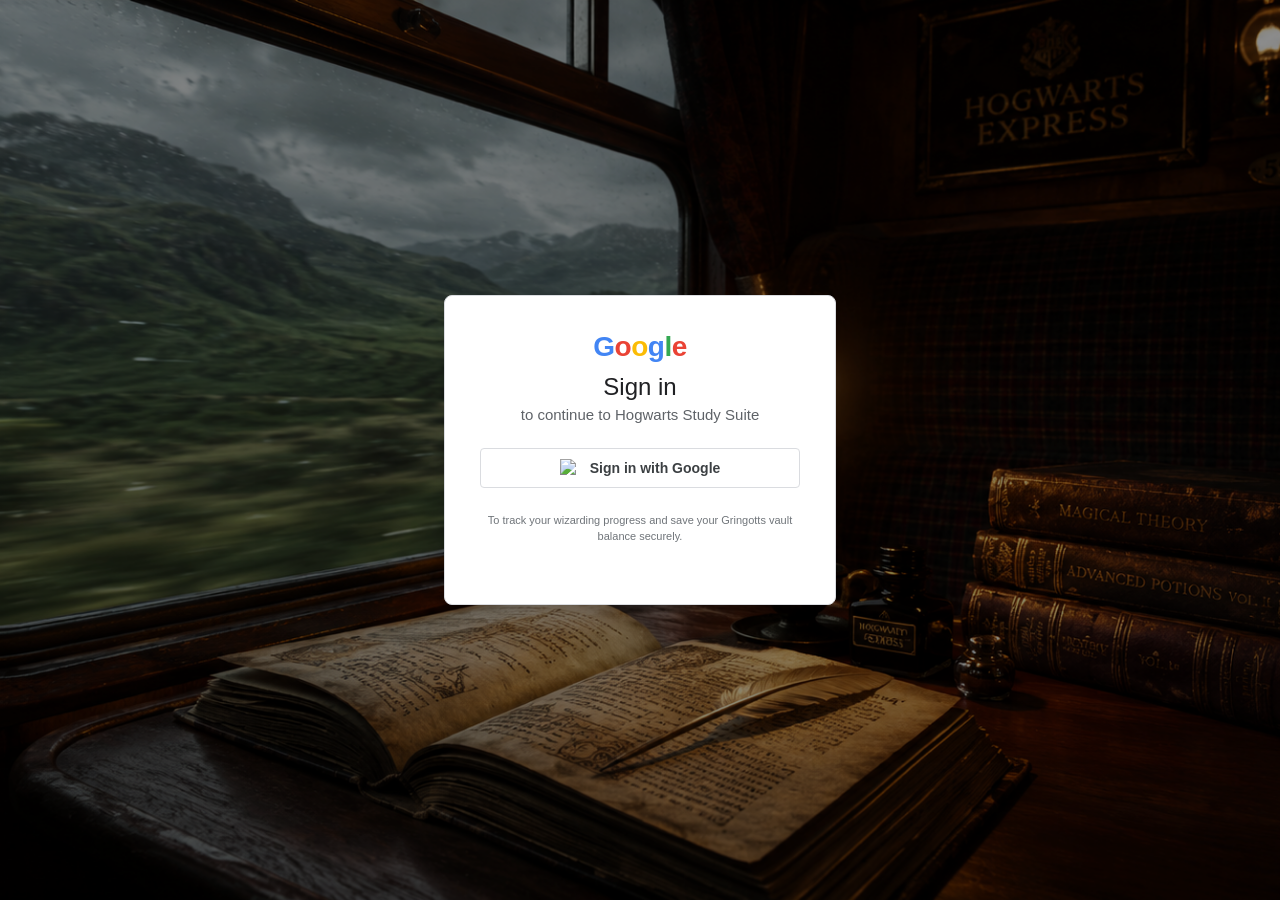
==== index.html @ bea42196 "Update index.html" ====
<!DOCTYPE html>
<html lang="en">
<head>
    <meta charset="UTF-8">
    <meta name="viewport" content="width=device-width, initial-scale=1.0">
    <title>Hogwarts Study Room</title>
    <link rel="stylesheet" href="style.css">
</head>
<body>

    <div id="loginScreen" class="overlay">
        <div class="menu-box login-box">
            <div class="google-logo-container">
                <span class="g-blue">G</span><span class="g-red">o</span><span class="g-yellow">o</span><span class="g-blue">g</span><span class="g-green">l</span><span class="g-red">e</span>
            </div>
            <h2>Sign in</h2>
            <p>to continue to Hogwarts Study Suite</p>
            
            <button class="google-login-btn" onclick="handleGoogleLogin()">
                <img src="https://upload.wikimedia.org/wikipedia/commons/5/53/Google_%22G%22_Logo.svg" alt="Google Icon" class="google-icon">
                <span>Sign in with Google</span>
            </button>
            
            <p class="login-footer">To track your wizarding progress and save your Gringotts vault balance securely.</p>
        </div>
    </div>

    <div id="houseMenu" class="overlay hidden">
        <div class="menu-box">
            <h2>Select Your Hogwarts House</h2>
            <p>Welcome, <span id="welcomeWizardName" style="color: #ffd700; font-weight: bold;">Wizard</span>! Choose your allegiance:</p>
            <div class="vertical-buttons">
                <button class="magic-btn gryffindor-btn" onclick="selectHouse('Gryffindor')">Gryffindor</button>
                <button class="magic-btn ravenclaw-btn" onclick="selectHouse('Ravenclaw')">Ravenclaw</button>
                <button class="magic-btn hufflepuff-btn" onclick="selectHouse('Hufflepuff')">Hufflepuff</button>
                <button class="magic-btn slytherin-btn" onclick="selectHouse('Slytherin')">Slytherin</button>
            </div>
        </div>
    </div>

    <div id="charMenu" class="overlay hidden">
        <div class="menu-box">
            <h2>Select Your Study Companion</h2>
            <p>Who will be studying alongside you today?</p>
            <div class="vertical-buttons">
                <button class="magic-btn" onclick="selectCharacter('Harry')">Harry Potter</button>
                <button class="magic-btn" onclick="selectCharacter('Hermione')">Hermione Granger</button>
                <button class="magic-btn" onclick="selectCharacter('Ron')">Ron Weasley</button>
                <button class="magic-btn" onclick="selectCharacter('Gringotts Goblin')">Gringotts Goblin</button>
            </div>
        </div>
    </div>

    <div id="mainDashboard" class="main-container hidden">
        <header>
            <h1 id="dashboardTitle">Hogwarts Great Hall</h1>
            <div class="status-bar">
                <p>House: <span id="displayHouse" style="font-weight: bold;">None</span></p>
                <p>Companion: <span id="displayCharacter" style="font-weight: bold;">None</span></p>
            </div>
            
            <div class="header-controls">
                <button id="musicBtn" class="audio-btn" onclick="toggleMusic()">🔊 Ambient: ON</button>
                <button id="openShopBtn" class="audio-btn shop-toggle-btn" onclick="toggleShop(true)">🛍️ Diagon Alley</button>
                <button class="audio-btn logout-btn" onclick="handleLogout()">🚪 Logout</button>
            </div>

            <div class="galleon-counter">
                🪙 Vault Balance: <span id="galleonCount">0</span> Galleons
            </div>
        </header>

        <section class="timer-section">
            <div id="timerInputs" class="timer-inputs">
                <div class="input-group">
                    <label>Hr</label>
                    <input type="number" id="inputHours" min="0" max="23" value="0">
                </div>
                <div class="input-group">
                    <label>Min</label>
                    <input type="number" id="inputMinutes" min="0" max="59" value="25">
                </div>
                <div class="input-group">
                    <label>Sec</label>
                    <input type="number" id="inputSeconds" min="0" max="59" value="0">
                </div>
            </div>

            <div id="timerDisplay">00:25:00</div>
            <button id="timerBtn" class="magic-btn" onclick="toggleTimer()">Cast Focus Spell</button>
        </section>
        
        <div class="inventory-section">
            <h3>Your Trunk Inventory</h3>
            <div id="inventoryList" class="inventory-list">Your trunk is empty...</div>
        </div>
    </div>

    <div id="shopMenu" class="overlay hidden">
        <div class="menu-box shop-box">
            <h2>🛍️ Diagon Alley Bazaar</h2>
            <p>Spend your hard-earned Galleons on magical equipment:</p>
            
            <div class="shop-galleon-display">
                🪙 Current Funds: <span id="shopGalleonCount">0</span> Galleons
            </div>

            <div class="shop-items-container">
                <div class="shop-item">
                    <div class="item-details">
                        <span class="item-name">🪄 Custom Holly Wand</span>
                        <span class="item-cost">Cost: 50 Galleons</span>
                    </div>
                    <button class="buy-btn" onclick="buyItem('Custom Holly Wand', 50)">Buy</button>
                </div>

                <div class="shop-item">
                    <div class="item-details">
                        <span class="item-name">🧹 Nimbus 2000 Broomstick</span>
                        <span class="item-cost">Cost: 150 Galleons</span>
                    </div>
                    <button class="buy-btn" onclick="buyItem('Nimbus 2000 Broomstick', 150)">Buy</button>
                </div>

                <div class="shop-item">
                    <div class="item-details">
                        <span class="item-name">📜 Advanced Potion Guide</span>
                        <span class="item-cost">Cost: 30 Galleons</span>
                    </div>
                    <button class="buy-btn" onclick="buyItem('Advanced Potion Guide', 30)">Buy</button>
                </div>

                <div class="shop-item">
                    <div class="item-details">
                        <span class="item-name">🦉 Snowy Messenger Owl</span>
                        <span class="item-cost">Cost: 100 Galleons</span>
                    </div>
                    <button class="buy-btn" onclick="buyItem('Snowy Messenger Owl', 100)">Buy</button>
                </div>
            </div>

            <button class="magic-btn close-shop-btn" onclick="toggleShop(false)">Return to Study Room</button>
        </div>
    </div>

    <audio id="bgMusic" src="ambient.mp3" loop></audio>

    <script src="script.js"></script>
</body>
</html>
---- style.css ----
/* ==========================================
   1. MAIN PAGE SETUP & BACKGROUND
   ========================================== */
body {
    background-image: url('hogwartsexpress.png');
    background-size: cover;
    background-position: center;
    background-repeat: no-repeat;
    background-attachment: fixed;
    
    color: #ffffff; 
    font-family: 'Georgia', serif;
    display: flex;
    justify-content: center;
    align-items: center;
    height: 100vh;
    margin: 0;
    overflow: hidden;
}

/* ==========================================
   2. OVERLAYS & POP-UP MENUS
   ========================================== */
.overlay {
    position: fixed;
    top: 0; 
    left: 0; 
    width: 100%; 
    height: 100%;
    background: rgba(0, 0, 0, 0.45); 
    display: flex;
    justify-content: center;
    align-items: center;
    z-index: 10;
}

.menu-box {
    background: rgba(20, 20, 30, 0.8); 
    border: 2px solid #c5a059; 
    border-radius: 12px;
    padding: 35px;
    text-align: center;
    box-shadow: 0 8px 32px rgba(0, 0, 0, 0.6);
    width: 320px;
    backdrop-filter: blur(6px); 
}

.vertical-buttons {
    display: flex;
    flex-direction: column;
    gap: 12px;
    margin-top: 20px;
}

/* ==========================================
   3. GOOGLE STYLE LOGIN ELEMENTS
   ========================================== */
.login-box {
    background: #ffffff !important;
    color: #202124 !important;
    border: 1px solid #dadce0 !important;
    border-radius: 8px !important;
    box-shadow: 0 4px 16px rgba(0,0,0,0.1) !important;
    backdrop-filter: none !important;
}

.google-logo-container {
    font-family: 'Product Sans', 'Arial', sans-serif;
    font-size: 28px;
    font-weight: bold;
    letter-spacing: -0.5px;
    margin-bottom: 10px;
}

.g-blue { color: #4285F4; }
.g-red { color: #EA4335; }
.g-yellow { color: #FBBC05; }
.g-green { color: #34A853; }

.login-box h2 {
    font-family: 'Arial', sans-serif;
    font-size: 24px;
    font-weight: 400;
    margin: 10px 0 5px 0;
}

.login-box p {
    font-family: 'Arial', sans-serif;
    font-size: 15px;
    color: #5f6368;
    margin: 0 0 25px 0;
}

.google-login-btn {
    display: flex;
    align-items: center;
    justify-content: center;
    gap: 12px;
    width: 100%;
    background: #ffffff;
    color: #3c4043;
    border: 1px solid #dadce0;
    padding: 10px;
    border-radius: 4px;
    font-size: 14px;
    font-weight: bold;
    cursor: pointer;
    font-family: 'Arial', sans-serif;
    transition: background 0.2s, box-shadow 0.2s;
}

.google-login-btn:hover {
    background: #f8f9fa;
    box-shadow: 0 1px 3px rgba(60,64,67,0.3);
}

.google-icon {
    width: 18px;
    height: 18px;
}

.login-footer {
    font-size: 11px !important;
    color: #70757a !important;
    margin-top: 25px !important;
    line-height: 1.4;
}

/* ==========================================
   4. MAIN STUDY DASHBOARD SYSTEM
   ========================================== */
.main-container {
    background: rgba(20, 20, 30, 0.75); 
    border: 2px solid #c5a059;
    border-radius: 15px;
    padding: 25px;
    width: 380px;
    text-align: center;
    box-shadow: 0 8px 32px rgba(0, 0, 0, 0.6);
    backdrop-filter: blur(6px);
}

.status-bar {
    display: flex;
    justify-content: space-around;
    border-bottom: 1px solid rgba(255, 255, 255, 0.15);
    padding-bottom: 8px;
    margin-bottom: 12px;
}

.header-controls {
    display: flex;
    justify-content: center;
    gap: 8px;
    margin-bottom: 12px;
}

.audio-btn {
    background: rgba(255, 255, 255, 0.08);
    color: #e2d1b3;
    border: 1px solid rgba(197, 160, 89, 0.3);
    padding: 6px 12px;
    border-radius: 20px;
    cursor: pointer;
    font-size: 11px;
    font-family: 'Georgia', serif;
    transition: 0.2s;
}

.audio-btn:hover {
    background: rgba(197, 160, 89, 0.2);
}

.shop-toggle-btn {
    border-color: rgba(255, 215, 0, 0.3);
    color: #ffd700;
}

.logout-btn {
    border-color: rgba(234, 67, 53, 0.3);
    color: #ea4335;
}

.galleon-counter {
    background: rgba(255, 215, 0, 0.12); 
    padding: 8px;
    border-radius: 5px;
    font-size: 17px;
    margin-bottom: 15px;
    color: #ffd700; 
    border: 1px solid rgba(255, 215, 0, 0.3);
    font-weight: bold;
}

/* ==========================================
   5. TIMER DISPLAYS & INPUT GRIDS
   ========================================== */
#timerDisplay {
    font-size: 58px;
    font-weight: bold;
    margin: 15px 0;
    font-family: monospace;
    letter-spacing: 2px;
    text-shadow: 2px 2px 8px rgba(0, 0, 0, 0.8); 
}

.timer-inputs {
    display: flex;
    justify-content: center;
    gap: 15px;
    margin-bottom: 15px;
}

.input-group {
    display: flex;
    flex-direction: column;
    align-items: center;
    font-size: 13px;
    color: #e2d1b3;
}

.input-group input {
    background: rgba(20, 20, 30, 0.8);
    border: 1px solid #c5a059;
    color: #ffffff;
    border-radius: 6px;
    padding: 5px;
    width: 45px;
    text-align: center;
    font-size: 15px;
    margin-top: 4px;
    font-family: monospace;
}

.input-group input::-webkit-outer-spin-button,
.input-group input::-webkit-inner-spin-button {
    -webkit-appearance: none;
    margin: 0;
}

/* ==========================================
   6. BUTTON THEMING & ACTIONS
   ========================================== */
.magic-btn {
    background-color: rgba(40, 40, 60, 0.8);
    color: white;
    border: 1px solid #c5a059;
    padding: 12px;
    font-size: 15px;
    cursor: pointer;
    border-radius: 6px;
    transition: 0.2s;
    font-weight: bold;
    width: 100%;
}

.magic-btn:hover {
    box-shadow: 0 0 12px #c5a059;
    transform: scale(1.01);
}

.gryffindor-btn { background-color: rgba(116, 0, 1, 0.85); }
.ravenclaw-btn { background-color: rgba(14, 26, 64, 0.85); }
.hufflepuff-btn { background-color: rgba(236, 185, 57, 0.85); color: black; }
.slytherin-btn { background-color: rgba(26, 71, 42, 0.85); }

/* ==========================================
   7. DIAGON ALLEY SHOP CONTAINER LAYOUT
   ========================================== */
.shop-box {
    width: 360px;
    max-height: 80vh;
    overflow-y: auto;
}

.shop-galleon-display {
    color: #ffd700;
    font-size: 16px;
    font-weight: bold;
    margin-bottom: 15px;
    background: rgba(255, 215, 0, 0.1);
    padding: 6px;
    border-radius: 4px;
}

.shop-items-container {
    display: flex;
    flex-direction: column;
    gap: 10px;
    margin-bottom: 20px;
    text-align: left;
}

.shop-item {
    background: rgba(255, 255, 255, 0.05);
    border: 1px solid rgba(197, 160, 89, 0.3);
    padding: 10px 14px;
    border-radius: 8px;
    display: flex;
    justify-content: space-between;
    align-items: center;
}

.item-details {
    display: flex;
    flex-direction: column;
}

.item-name {
    font-weight: bold;
    font-size: 14px;
    color: #ffffff;
}

.item-cost {
    font-size: 12px;
    color: #ffd700;
    margin-top: 2px;
}

.buy-btn {
    background: #c5a059;
    color: #14141e;
    border: none;
    padding: 6px 14px;
    font-size: 12px;
    font-weight: bold;
    border-radius: 4px;
    cursor: pointer;
    transition: 0.2s;
}

.buy-btn:hover {
    background: #ffd700;
    box-shadow: 0 0 8px #ffd700;
}

.close-shop-btn {
    margin-top: 10px;
    background: rgba(255, 255, 255, 0.1);
    border-color: rgba(255, 255, 255, 0.3);
}

/* ==========================================
   8. TRUNK STORAGE UI SECTIONS
   ========================================== */
.inventory-section {
    margin-top: 25px;
    border-top: 1px solid rgba(255, 255, 255, 0.15);
    padding-top: 15px;
    text-align: left;
}

.inventory-section h3 {
    font-size: 14px;
    color: #e2d1b3;
    margin: 0 0 10px 0;
    text-transform: uppercase;
    letter-spacing: 1px;
}

.inventory-list {
    display: flex;
    flex-wrap: wrap;
    gap: 8px;
    font-size: 12px;
    color: rgba(255, 255, 255, 0.5);
    font-style: italic;
}

.inventory-tag {
    background: rgba(197, 160, 89, 0.15);
    border: 1px solid rgba(197, 160, 89, 0.4);
    color: #ffffff;
    font-style: normal;
    padding: 4px 8px;
    border-radius: 4px;
    font-size: 11px;
}

/* ==========================================
   9. VISIBILITY HOOK UTIL
   ========================================== */
.hidden { 
    display: none !important; 
}
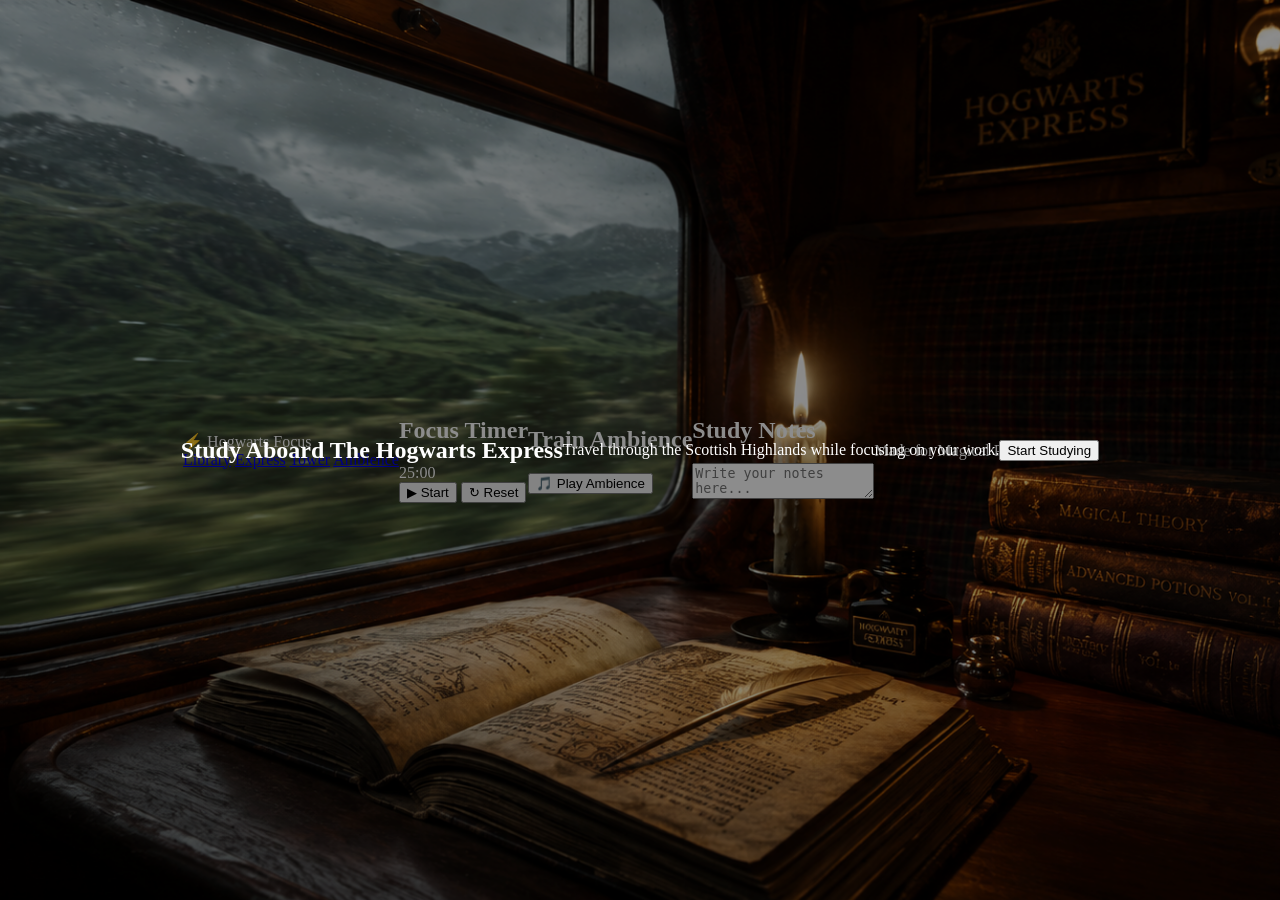
==== commit 040ba855: "Update index.html" ====
--- a/index.html
+++ b/index.html
@@ -1,150 +1,97 @@
 <!DOCTYPE html>
 <html lang="en">
 <head>
-    <meta charset="UTF-8">
-    <meta name="viewport" content="width=device-width, initial-scale=1.0">
-    <title>Hogwarts Study Room</title>
-    <link rel="stylesheet" href="style.css">
+<meta charset="UTF-8">
+<meta name="viewport" content="width=device-width, initial-scale=1.0">
+
+<title>Hogwarts Study Focus</title>
+
+<link rel="stylesheet" href="style.css">
+<link rel="preconnect" href="https://fonts.googleapis.com">
+<link href="https://fonts.googleapis.com/css2?family=Cinzel:wght@400;600&family=Poppins:wght@300;400&display=swap" rel="stylesheet">
 </head>
+
 <body>
 
-    <div id="loginScreen" class="overlay">
-        <div class="menu-box login-box">
-            <div class="google-logo-container">
-                <span class="g-blue">G</span><span class="g-red">o</span><span class="g-yellow">o</span><span class="g-blue">g</span><span class="g-green">l</span><span class="g-red">e</span>
-            </div>
-            <h2>Sign in</h2>
-            <p>to continue to Hogwarts Study Suite</p>
-            
-            <button class="google-login-btn" onclick="handleGoogleLogin()">
-                <img src="https://upload.wikimedia.org/wikipedia/commons/5/53/Google_%22G%22_Logo.svg" alt="Google Icon" class="google-icon">
-                <span>Sign in with Google</span>
-            </button>
-            
-            <p class="login-footer">To track your wizarding progress and save your Gringotts vault balance securely.</p>
-        </div>
-    </div>
+<header>
 
-    <div id="houseMenu" class="overlay hidden">
-        <div class="menu-box">
-            <h2>Select Your Hogwarts House</h2>
-            <p>Welcome, <span id="welcomeWizardName" style="color: #ffd700; font-weight: bold;">Wizard</span>! Choose your allegiance:</p>
-            <div class="vertical-buttons">
-                <button class="magic-btn gryffindor-btn" onclick="selectHouse('Gryffindor')">Gryffindor</button>
-                <button class="magic-btn ravenclaw-btn" onclick="selectHouse('Ravenclaw')">Ravenclaw</button>
-                <button class="magic-btn hufflepuff-btn" onclick="selectHouse('Hufflepuff')">Hufflepuff</button>
-                <button class="magic-btn slytherin-btn" onclick="selectHouse('Slytherin')">Slytherin</button>
-            </div>
-        </div>
-    </div>
+<div class="logo">
+⚡ Hogwarts Focus
+</div>
 
-    <div id="charMenu" class="overlay hidden">
-        <div class="menu-box">
-            <h2>Select Your Study Companion</h2>
-            <p>Who will be studying alongside you today?</p>
-            <div class="vertical-buttons">
-                <button class="magic-btn" onclick="selectCharacter('Harry')">Harry Potter</button>
-                <button class="magic-btn" onclick="selectCharacter('Hermione')">Hermione Granger</button>
-                <button class="magic-btn" onclick="selectCharacter('Ron')">Ron Weasley</button>
-                <button class="magic-btn" onclick="selectCharacter('Gringotts Goblin')">Gringotts Goblin</button>
-            </div>
-        </div>
-    </div>
+<nav>
+<a href="#">Library</a>
+<a href="#">Express</a>
+<a href="#">Tower</a>
+<a href="#">Ambience</a>
+</nav>
 
-    <div id="mainDashboard" class="main-container hidden">
-        <header>
-            <h1 id="dashboardTitle">Hogwarts Great Hall</h1>
-            <div class="status-bar">
-                <p>House: <span id="displayHouse" style="font-weight: bold;">None</span></p>
-                <p>Companion: <span id="displayCharacter" style="font-weight: bold;">None</span></p>
-            </div>
-            
-            <div class="header-controls">
-                <button id="musicBtn" class="audio-btn" onclick="toggleMusic()">🔊 Ambient: ON</button>
-                <button id="openShopBtn" class="audio-btn shop-toggle-btn" onclick="toggleShop(true)">🛍️ Diagon Alley</button>
-                <button class="audio-btn logout-btn" onclick="handleLogout()">🚪 Logout</button>
-            </div>
+</header>
 
-            <div class="galleon-counter">
-                🪙 Vault Balance: <span id="galleonCount">0</span> Galleons
-            </div>
-        </header>
+<section class="hero">
 
-        <section class="timer-section">
-            <div id="timerInputs" class="timer-inputs">
-                <div class="input-group">
-                    <label>Hr</label>
-                    <input type="number" id="inputHours" min="0" max="23" value="0">
-                </div>
-                <div class="input-group">
-                    <label>Min</label>
-                    <input type="number" id="inputMinutes" min="0" max="59" value="25">
-                </div>
-                <div class="input-group">
-                    <label>Sec</label>
-                    <input type="number" id="inputSeconds" min="0" max="59" value="0">
-                </div>
-            </div>
+<div class="overlay">
 
-            <div id="timerDisplay">00:25:00</div>
-            <button id="timerBtn" class="magic-btn" onclick="toggleTimer()">Cast Focus Spell</button>
-        </section>
-        
-        <div class="inventory-section">
-            <h3>Your Trunk Inventory</h3>
-            <div id="inventoryList" class="inventory-list">Your trunk is empty...</div>
-        </div>
-    </div>
+<h1>Study Aboard The Hogwarts Express</h1>
 
-    <div id="shopMenu" class="overlay hidden">
-        <div class="menu-box shop-box">
-            <h2>🛍️ Diagon Alley Bazaar</h2>
-            <p>Spend your hard-earned Galleons on magical equipment:</p>
-            
-            <div class="shop-galleon-display">
-                🪙 Current Funds: <span id="shopGalleonCount">0</span> Galleons
-            </div>
+<p>
+Travel through the Scottish Highlands while focusing on your work.
+</p>
 
-            <div class="shop-items-container">
-                <div class="shop-item">
-                    <div class="item-details">
-                        <span class="item-name">🪄 Custom Holly Wand</span>
-                        <span class="item-cost">Cost: 50 Galleons</span>
-                    </div>
-                    <button class="buy-btn" onclick="buyItem('Custom Holly Wand', 50)">Buy</button>
-                </div>
+<button id="startBtn">
+Start Studying
+</button>
 
-                <div class="shop-item">
-                    <div class="item-details">
-                        <span class="item-name">🧹 Nimbus 2000 Broomstick</span>
-                        <span class="item-cost">Cost: 150 Galleons</span>
-                    </div>
-                    <button class="buy-btn" onclick="buyItem('Nimbus 2000 Broomstick', 150)">Buy</button>
-                </div>
+</div>
 
-                <div class="shop-item">
-                    <div class="item-details">
-                        <span class="item-name">📜 Advanced Potion Guide</span>
-                        <span class="item-cost">Cost: 30 Galleons</span>
-                    </div>
-                    <button class="buy-btn" onclick="buyItem('Advanced Potion Guide', 30)">Buy</button>
-                </div>
+</section>
 
-                <div class="shop-item">
-                    <div class="item-details">
-                        <span class="item-name">🦉 Snowy Messenger Owl</span>
-                        <span class="item-cost">Cost: 100 Galleons</span>
-                    </div>
-                    <button class="buy-btn" onclick="buyItem('Snowy Messenger Owl', 100)">Buy</button>
-                </div>
-            </div>
+<section class="timer-section">
 
-            <button class="magic-btn close-shop-btn" onclick="toggleShop(false)">Return to Study Room</button>
-        </div>
-    </div>
+<h2>Focus Timer</h2>
 
-    <audio id="bgMusic" src="ambient.mp3" loop></audio>
+<div id="timer">25:00</div>
 
-    <script src="script.js"></script>
+<div class="controls">
+<button id="play">▶ Start</button>
+<button id="reset">↻ Reset</button>
+</div>
+
+</section>
+
+<section class="audio-section">
+
+<h2>Train Ambience</h2>
+
+<audio id="audio" loop>
+<source src="ambient.mp3" type="audio/mpeg">
+</audio>
+
+<button id="musicBtn">
+🎵 Play Ambience
+</button>
+
+</section>
+
+<section class="notes">
+
+<h2>Study Notes</h2>
+
+<textarea placeholder="Write your notes here..."></textarea>
+
+</section>
+
+<footer>
+
+Made for Magical Productivity ✨
+
+</footer>
+
+<script src="script.js"></script>
+
 </body>
 </html>
+
+      
+
+       
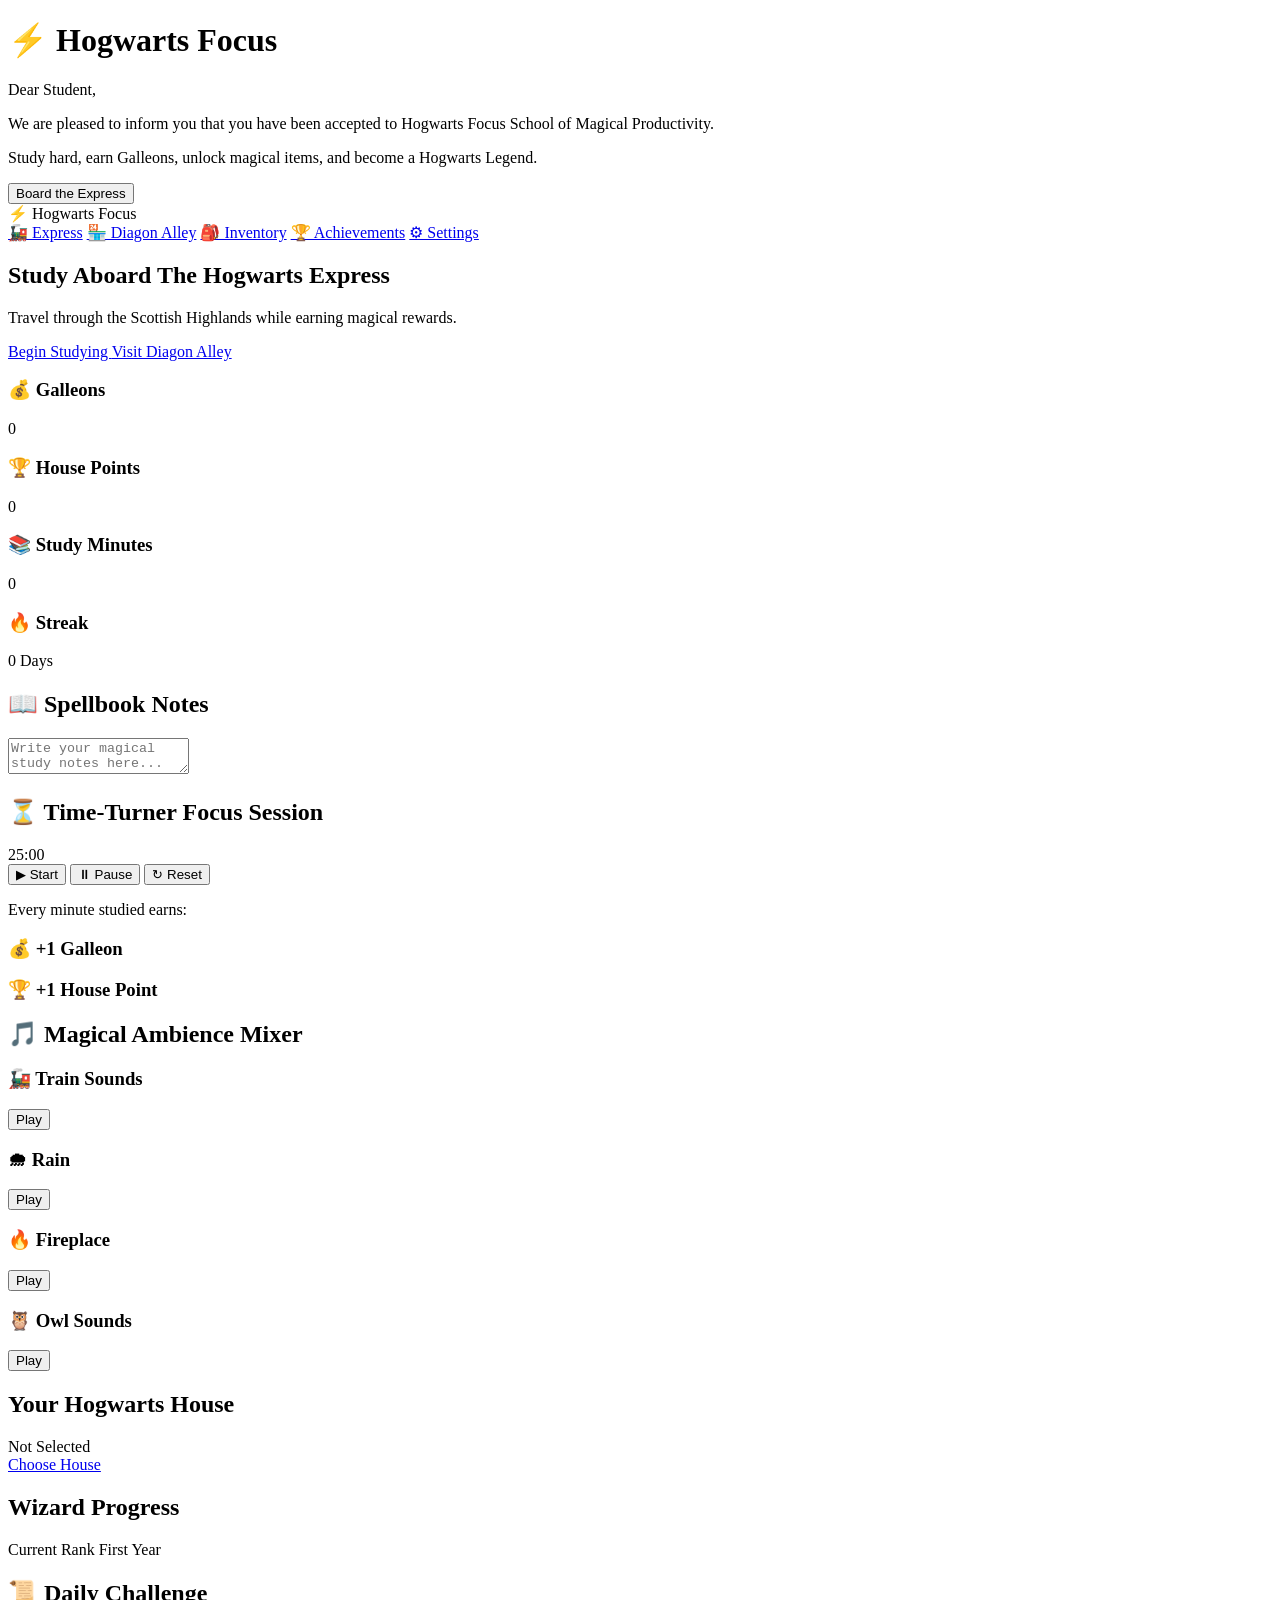
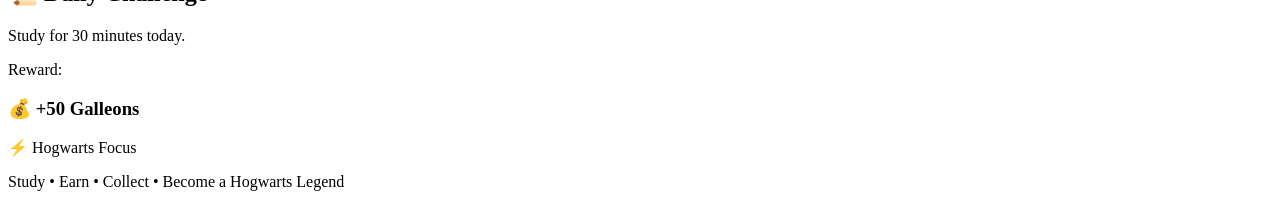
==== commit 7d5bc92c: "Update index.html" ====
--- a/index.html
+++ b/index.html
@@ -4,94 +4,392 @@
 <meta charset="UTF-8">
 <meta name="viewport" content="width=device-width, initial-scale=1.0">
 
-<title>Hogwarts Study Focus</title>
-
-<link rel="stylesheet" href="style.css">
+<title>Hogwarts Focus | Hogwarts Express</title>
+
 <link rel="preconnect" href="https://fonts.googleapis.com">
-<link href="https://fonts.googleapis.com/css2?family=Cinzel:wght@400;600&family=Poppins:wght@300;400&display=swap" rel="stylesheet">
+<link rel="preconnect" href="https://fonts.gstatic.com" crossorigin>
+
+<link href="https://fonts.googleapis.com/css2?family=Cinzel:wght@400;600;700&family=Poppins:wght@300;400;500;600&display=swap" rel="stylesheet">
+
+<link rel="stylesheet" href="css/style.css">
 </head>
 
 <body>
 
-<header>
+<!-- Acceptance Letter -->
+
+<div id="letterModal" class="letter-modal">
+
+<div class="letter">
+
+<h1>⚡ Hogwarts Focus</h1>
+
+<p>
+Dear Student,
+</p>
+
+<p>
+We are pleased to inform you that you have been accepted to Hogwarts Focus School of Magical Productivity.
+</p>
+
+<p>
+Study hard, earn Galleons, unlock magical items, and become a Hogwarts Legend.
+</p>
+
+<button id="enterHogwarts">
+Board the Express
+</button>
+
+</div>
+
+</div>
+
+<!-- Navbar -->
+
+<header class="navbar">
 
 <div class="logo">
 ⚡ Hogwarts Focus
 </div>
 
 <nav>
-<a href="#">Library</a>
-<a href="#">Express</a>
-<a href="#">Tower</a>
-<a href="#">Ambience</a>
+
+<a href="index.html">🚂 Express</a>
+
+<a href="diagon-alley.html">🏪 Diagon Alley</a>
+
+<a href="inventory.html">🎒 Inventory</a>
+
+<a href="achievements.html">🏆 Achievements</a>
+
+<a href="settings.html">⚙ Settings</a>
+
 </nav>
 
 </header>
 
+<!-- Hero Section -->
+
 <section class="hero">
 
-<div class="overlay">
+<div class="rain-layer"></div>
+
+<div class="fog-layer"></div>
+
+<div class="hero-overlay"></div>
+
+<div class="hero-content">
 
 <h1>Study Aboard The Hogwarts Express</h1>
 
 <p>
-Travel through the Scottish Highlands while focusing on your work.
-</p>
-
-<button id="startBtn">
-Start Studying
-</button>
-
-</div>
-
-</section>
-
-<section class="timer-section">
-
-<h2>Focus Timer</h2>
-
-<div id="timer">25:00</div>
-
-<div class="controls">
-<button id="play">▶ Start</button>
-<button id="reset">↻ Reset</button>
-</div>
-
-</section>
+Travel through the Scottish Highlands while earning magical rewards.
+</p>
+
+<div class="hero-buttons">
+
+<a href="#timerSection" class="btn">
+Begin Studying
+</a>
+
+<a href="diagon-alley.html" class="btn secondary">
+Visit Diagon Alley
+</a>
+
+</div>
+
+</div>
+
+</section>
+
+<!-- Dashboard -->
+
+<section class="dashboard">
+
+<div class="card">
+
+<h3>💰 Galleons</h3>
+
+<p id="galleons">0</p>
+
+</div>
+
+<div class="card">
+
+<h3>🏆 House Points</h3>
+
+<p id="housePoints">0</p>
+
+</div>
+
+<div class="card">
+
+<h3>📚 Study Minutes</h3>
+
+<p id="studyMinutes">0</p>
+
+</div>
+
+<div class="card">
+
+<h3>🔥 Streak</h3>
+
+<p id="streak">0 Days</p>
+
+</div>
+
+</section>
+
+<!-- Study Cabin -->
+
+<section class="study-cabin">
+
+<div class="cabin-window">
+
+<div class="window-view"></div>
+
+</div>
+
+<div class="desk">
+
+<div class="spellbook">
+
+<h2>📖 Spellbook Notes</h2>
+
+<textarea
+id="notes"
+placeholder="Write your magical study notes here..."
+></textarea>
+
+</div>
+
+<div class="candle-area">
+
+<div class="candle">
+
+<div class="flame"></div>
+
+</div>
+
+</div>
+
+</div>
+
+</section>
+
+<!-- Timer -->
+
+<section id="timerSection" class="timer-section">
+
+<h2>⏳ Time-Turner Focus Session</h2>
+
+<div id="timer" class="timer-display">
+25:00
+</div>
+
+<div class="timer-controls">
+
+<button id="startTimer">
+▶ Start
+</button>
+
+<button id="pauseTimer">
+⏸ Pause
+</button>
+
+<button id="resetTimer">
+↻ Reset
+</button>
+
+</div>
+
+<div class="timer-info">
+
+<p>
+Every minute studied earns:
+</p>
+
+<h3>
+💰 +1 Galleon
+</h3>
+
+<h3>
+🏆 +1 House Point
+</h3>
+
+</div>
+
+</section>
+
+<!-- Audio Mixer -->
 
 <section class="audio-section">
 
-<h2>Train Ambience</h2>
-
-<audio id="audio" loop>
-<source src="ambient.mp3" type="audio/mpeg">
+<h2>🎵 Magical Ambience Mixer</h2>
+
+<div class="audio-grid">
+
+<div class="audio-card">
+
+<h3>🚂 Train Sounds</h3>
+
+<button id="trainToggle">
+Play
+</button>
+
+</div>
+
+<div class="audio-card">
+
+<h3>🌧 Rain</h3>
+
+<button id="rainToggle">
+Play
+</button>
+
+</div>
+
+<div class="audio-card">
+
+<h3>🔥 Fireplace</h3>
+
+<button id="fireToggle">
+Play
+</button>
+
+</div>
+
+<div class="audio-card">
+
+<h3>🦉 Owl Sounds</h3>
+
+<button id="owlToggle">
+Play
+</button>
+
+</div>
+
+</div>
+
+</section>
+
+<!-- House Section -->
+
+<section class="house-section">
+
+<h2>Your Hogwarts House</h2>
+
+<div id="currentHouse" class="house-display">
+Not Selected
+</div>
+
+<a href="settings.html" class="btn">
+Choose House
+</a>
+
+</section>
+
+<!-- Progress -->
+
+<section class="progress-section">
+
+<h2>Wizard Progress</h2>
+
+<div class="progress-card">
+
+<div class="progress-label">
+
+<span>Current Rank</span>
+
+<span id="rank">
+First Year
+</span>
+
+</div>
+
+<div class="progress-bar">
+
+<div id="rankProgress" class="progress-fill"></div>
+
+</div>
+
+</div>
+
+</section>
+
+<!-- Daily Challenge -->
+
+<section class="challenge-section">
+
+<h2>📜 Daily Challenge</h2>
+
+<div class="challenge-card">
+
+<p>
+Study for 30 minutes today.
+</p>
+
+<p>
+Reward:
+</p>
+
+<h3>
+💰 +50 Galleons
+</h3>
+
+</div>
+
+</section>
+
+<!-- Floating Particles -->
+
+<div id="particles"></div>
+
+<!-- Hidden Audio -->
+
+<audio id="trainAudio" loop>
+<source src="assets/ambient.mp3" type="audio/mpeg">
 </audio>
 
-<button id="musicBtn">
-🎵 Play Ambience
-</button>
-
-</section>
-
-<section class="notes">
-
-<h2>Study Notes</h2>
-
-<textarea placeholder="Write your notes here..."></textarea>
-
-</section>
+<audio id="rainAudio" loop>
+<source src="assets/rain.mp3" type="audio/mpeg">
+</audio>
+
+<audio id="fireAudio" loop>
+<source src="assets/fireplace.mp3" type="audio/mpeg">
+</audio>
+
+<audio id="owlAudio" loop>
+<source src="assets/owl.mp3" type="audio/mpeg">
+</audio>
+
+<!-- Footer -->
 
 <footer>
 
-Made for Magical Productivity ✨
+<div class="footer-content">
+
+<p>
+⚡ Hogwarts Focus
+</p>
+
+<p>
+Study • Earn • Collect • Become a Hogwarts Legend
+</p>
+
+</div>
 
 </footer>
 
-<script src="script.js"></script>
+<script src="js/app.js"></script>
 
 </body>
 </html>
 
+
+
+
+
       
 
        
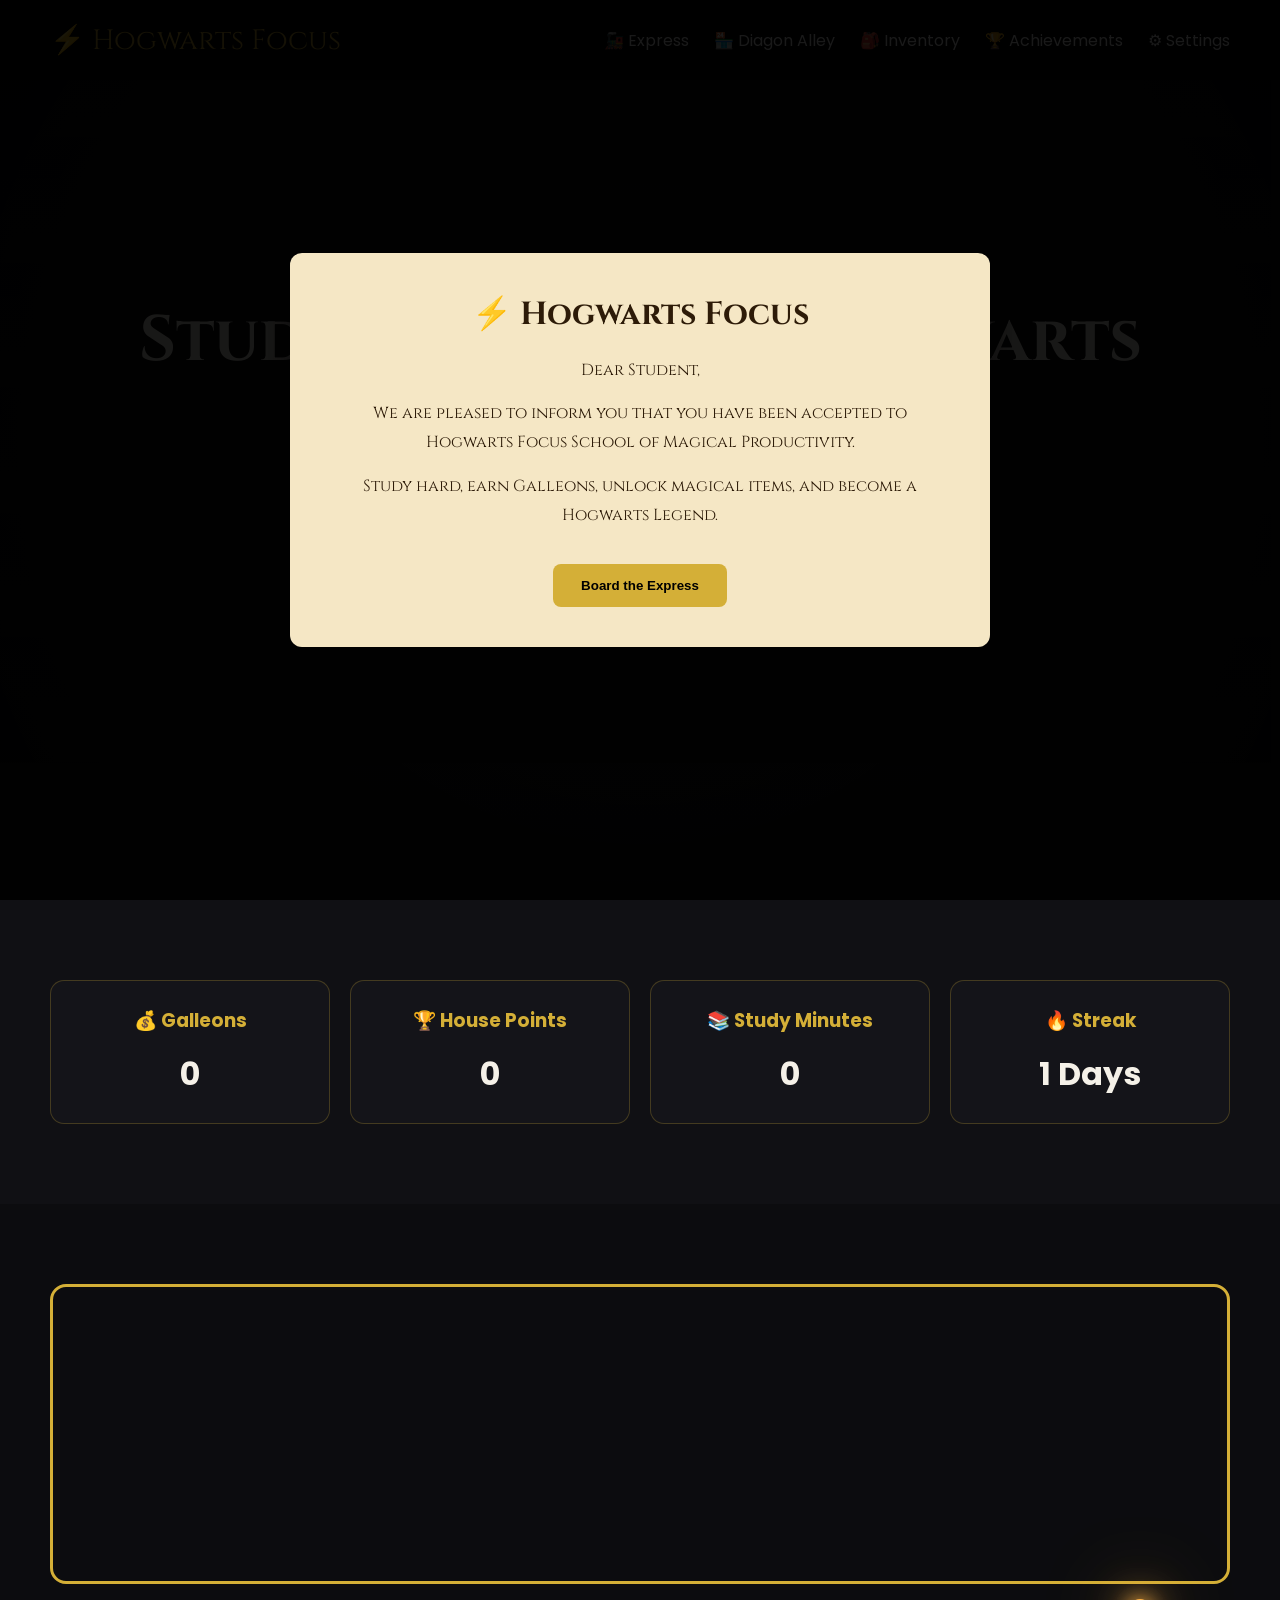
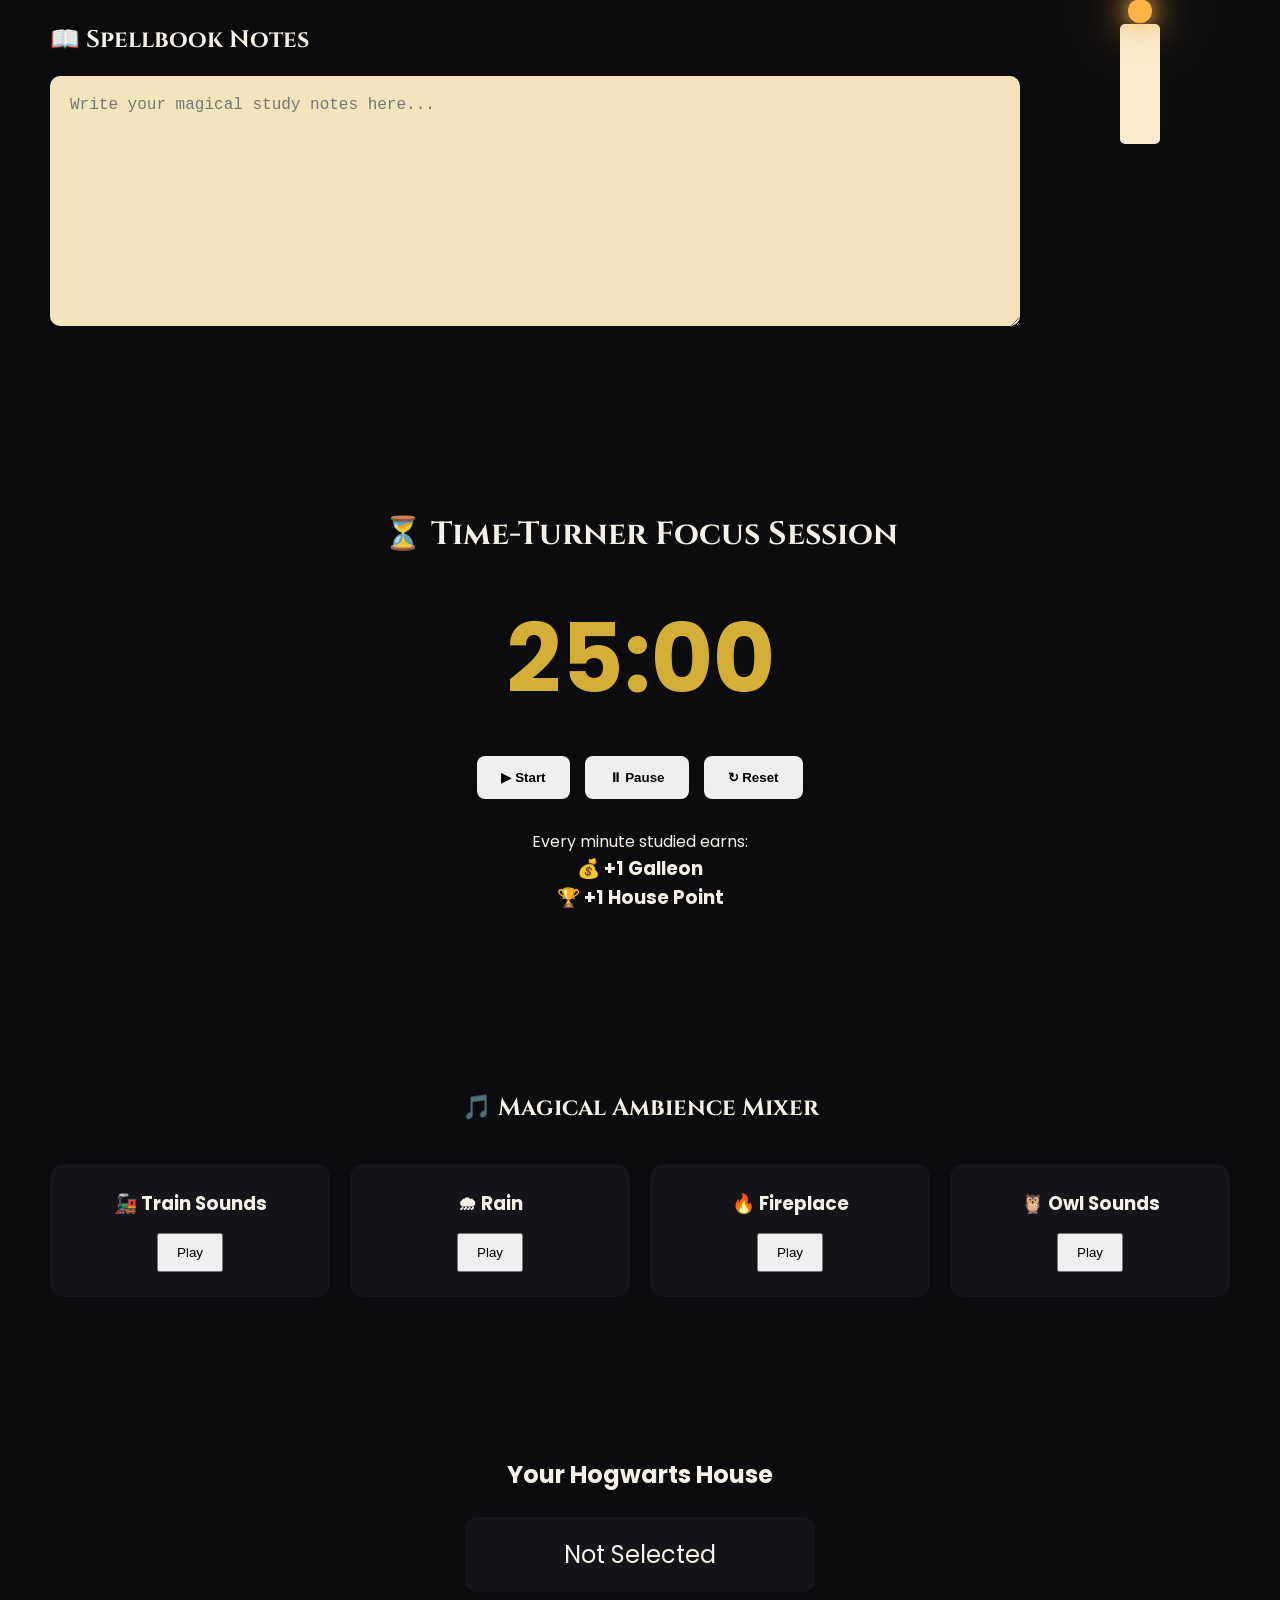
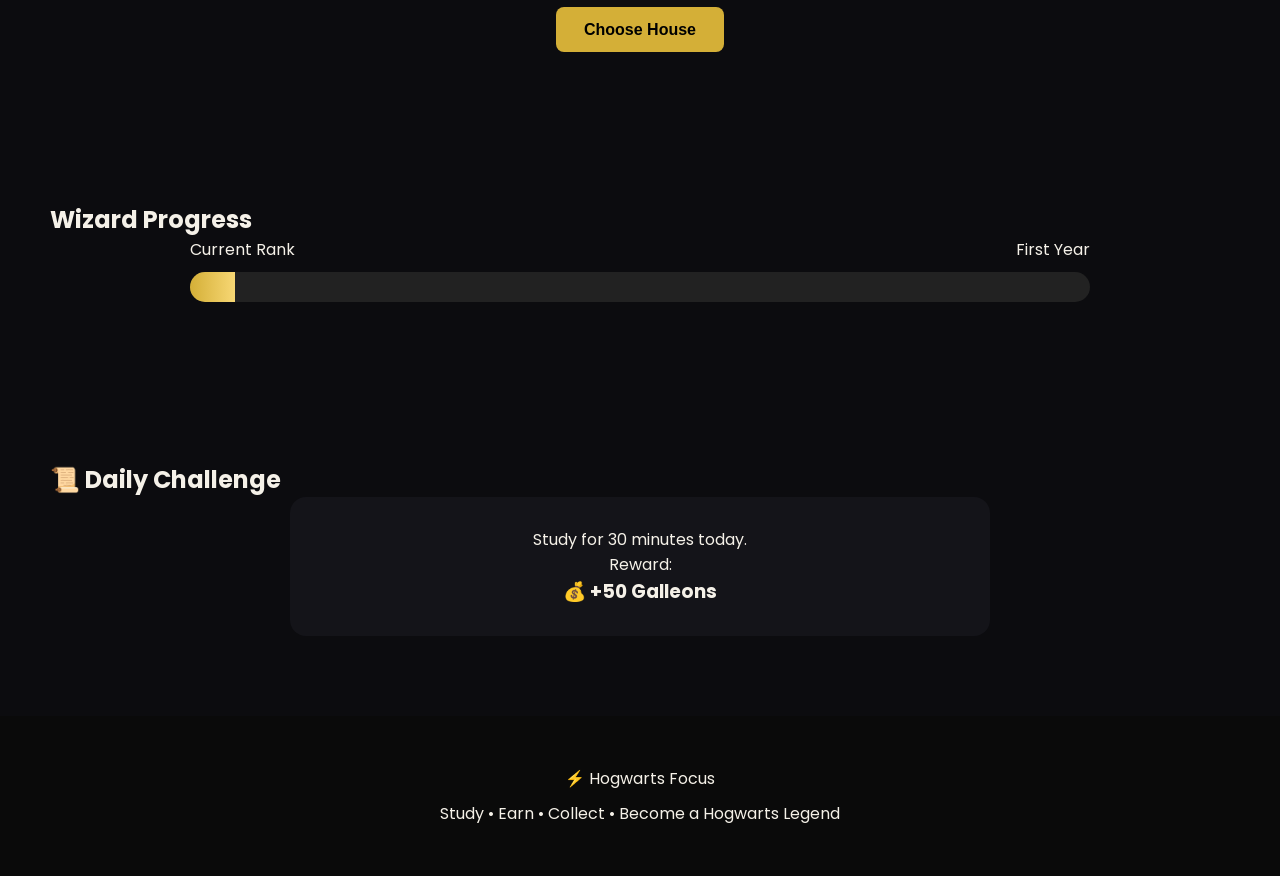
==== commit 0df48ecf: "Update index.html" ====
--- a/index.html
+++ b/index.html
@@ -15,7 +15,7 @@
 </head>
 
 <body>
-
+<div id="notificationContainer"></div>
 <!-- Acceptance Letter -->
 
 <div id="letterModal" class="letter-modal">
--- a/css/style.css
+++ b/css/style.css
@@ -0,0 +1,617 @@
+*{
+margin:0;
+padding:0;
+box-sizing:border-box;
+}
+
+:root{
+--gold:#d4af37;
+--gold-light:#f7d774;
+--wood:#2a1b14;
+--dark:#0c0c0f;
+--panel:#141419;
+--text:#f5f1e8;
+--burgundy:#4b1113;
+}
+
+html{
+scroll-behavior:smooth;
+}
+
+body{
+font-family:'Poppins',sans-serif;
+background:var(--dark);
+color:var(--text);
+overflow-x:hidden;
+}
+
+/* Scrollbar */
+
+::-webkit-scrollbar{
+width:10px;
+}
+
+::-webkit-scrollbar-track{
+background:#111;
+}
+
+::-webkit-scrollbar-thumb{
+background:var(--gold);
+border-radius:20px;
+}
+
+/* LETTER */
+
+.letter-modal{
+position:fixed;
+inset:0;
+background:rgba(0,0,0,.9);
+display:flex;
+justify-content:center;
+align-items:center;
+z-index:9999;
+}
+
+.letter{
+width:700px;
+max-width:90%;
+background:#f5e7c5;
+padding:40px;
+color:#2d1b08;
+border-radius:12px;
+font-family:'Cinzel',serif;
+text-align:center;
+box-shadow:0 0 40px rgba(0,0,0,.6);
+}
+
+.letter h1{
+margin-bottom:20px;
+}
+
+.letter p{
+margin:15px 0;
+line-height:1.8;
+}
+
+.letter button{
+margin-top:20px;
+padding:14px 28px;
+border:none;
+cursor:pointer;
+background:var(--gold);
+font-weight:bold;
+border-radius:8px;
+}
+
+/* NAVBAR */
+
+.navbar{
+position:fixed;
+top:0;
+left:0;
+right:0;
+height:80px;
+display:flex;
+justify-content:space-between;
+align-items:center;
+padding:0 50px;
+background:rgba(0,0,0,.65);
+backdrop-filter:blur(10px);
+z-index:500;
+}
+
+.logo{
+font-family:'Cinzel',serif;
+font-size:28px;
+color:var(--gold);
+}
+
+nav{
+display:flex;
+gap:25px;
+}
+
+nav a{
+text-decoration:none;
+color:white;
+transition:.3s;
+}
+
+nav a:hover{
+color:var(--gold);
+text-shadow:
+0 0 10px var(--gold),
+0 0 20px var(--gold);
+}
+
+/* HERO */
+
+.hero{
+height:100vh;
+position:relative;
+display:flex;
+justify-content:center;
+align-items:center;
+overflow:hidden;
+
+background:url("../assets/hogwartsexpress.png");
+background-size:cover;
+background-position:center;
+}
+
+.hero::before{
+content:"";
+position:absolute;
+inset:0;
+background:
+linear-gradient(
+to bottom,
+rgba(0,0,0,.2),
+rgba(0,0,0,.8)
+);
+}
+
+.hero-overlay{
+position:absolute;
+inset:0;
+background:rgba(0,0,0,.25);
+}
+
+.hero-content{
+position:relative;
+z-index:5;
+text-align:center;
+padding:20px;
+}
+
+.hero-content h1{
+font-size:4rem;
+font-family:'Cinzel',serif;
+margin-bottom:20px;
+}
+
+.hero-content p{
+font-size:1.2rem;
+max-width:700px;
+margin:auto;
+}
+
+.hero-buttons{
+margin-top:35px;
+display:flex;
+justify-content:center;
+gap:15px;
+flex-wrap:wrap;
+}
+
+.btn{
+padding:14px 28px;
+background:var(--gold);
+color:black;
+font-weight:600;
+text-decoration:none;
+border-radius:8px;
+transition:.3s;
+}
+
+.btn:hover{
+transform:translateY(-3px);
+}
+
+.secondary{
+background:#1f1f28;
+color:white;
+border:1px solid var(--gold);
+}
+
+/* RAIN */
+
+.rain-layer{
+position:absolute;
+inset:0;
+pointer-events:none;
+background-image:
+linear-gradient(
+transparent,
+rgba(255,255,255,.1)
+);
+
+animation:rain 0.5s linear infinite;
+opacity:.3;
+}
+
+@keyframes rain{
+
+0%{
+transform:translateY(-100%);
+}
+
+100%{
+transform:translateY(100%);
+}
+
+}
+
+/* FOG */
+
+.fog-layer{
+position:absolute;
+inset:0;
+background:
+radial-gradient(
+circle,
+rgba(255,255,255,.08),
+transparent
+);
+
+animation:fogMove 15s infinite alternate;
+}
+
+@keyframes fogMove{
+
+from{
+transform:translateX(-50px);
+}
+
+to{
+transform:translateX(50px);
+}
+
+}
+
+/* DASHBOARD */
+
+.dashboard{
+display:grid;
+grid-template-columns:repeat(auto-fit,minmax(250px,1fr));
+gap:20px;
+padding:80px 50px;
+background:#101014;
+}
+
+.card{
+background:var(--panel);
+padding:25px;
+border:1px solid rgba(212,175,55,.25);
+border-radius:14px;
+text-align:center;
+}
+
+.card h3{
+margin-bottom:15px;
+color:var(--gold);
+}
+
+.card p{
+font-size:2rem;
+font-weight:bold;
+}
+
+/* STUDY CABIN */
+
+.study-cabin{
+padding:80px 50px;
+}
+
+.cabin-window{
+height:300px;
+overflow:hidden;
+border-radius:16px;
+border:3px solid var(--gold);
+margin-bottom:40px;
+}
+
+.window-view{
+height:100%;
+background:url("../assets/hogwartsexpress.png");
+background-size:cover;
+
+animation:travel 60s linear infinite;
+}
+
+@keyframes travel{
+
+from{
+background-position:0 center;
+}
+
+to{
+background-position:-3000px center;
+}
+
+}
+
+.desk{
+display:flex;
+gap:30px;
+align-items:flex-start;
+flex-wrap:wrap;
+}
+
+.spellbook{
+flex:1;
+min-width:300px;
+}
+
+.spellbook h2{
+margin-bottom:20px;
+font-family:'Cinzel',serif;
+}
+
+textarea{
+width:100%;
+height:250px;
+padding:20px;
+background:#f3e4bd;
+border:none;
+border-radius:10px;
+font-size:16px;
+color:#2c1d11;
+}
+
+/* CANDLE */
+
+.candle-area{
+width:180px;
+display:flex;
+justify-content:center;
+}
+
+.candle{
+width:40px;
+height:120px;
+background:#f8ecd0;
+position:relative;
+border-radius:5px;
+}
+
+.flame{
+position:absolute;
+top:-25px;
+left:50%;
+transform:translateX(-50%);
+width:24px;
+height:24px;
+background:#ffb347;
+border-radius:50%;
+box-shadow:
+0 0 20px #ffb347,
+0 0 40px #ffb347,
+0 0 80px #ffb347;
+
+animation:flicker .25s infinite alternate;
+}
+
+@keyframes flicker{
+
+from{
+transform:translateX(-50%) scale(1);
+}
+
+to{
+transform:translateX(-50%) scale(1.15);
+}
+
+}
+
+/* TIMER */
+
+.timer-section{
+padding:100px 20px;
+text-align:center;
+}
+
+.timer-section h2{
+font-family:'Cinzel',serif;
+font-size:2rem;
+margin-bottom:30px;
+}
+
+.timer-display{
+font-size:6rem;
+font-weight:bold;
+color:var(--gold);
+margin-bottom:25px;
+}
+
+.timer-controls{
+display:flex;
+justify-content:center;
+gap:15px;
+flex-wrap:wrap;
+}
+
+.timer-controls button{
+padding:14px 24px;
+border:none;
+border-radius:8px;
+cursor:pointer;
+font-weight:bold;
+}
+
+.timer-info{
+margin-top:30px;
+}
+
+/* AUDIO */
+
+.audio-section{
+padding:80px 50px;
+}
+
+.audio-section h2{
+text-align:center;
+margin-bottom:40px;
+font-family:'Cinzel',serif;
+}
+
+.audio-grid{
+display:grid;
+grid-template-columns:repeat(auto-fit,minmax(220px,1fr));
+gap:20px;
+}
+
+.audio-card{
+background:var(--panel);
+padding:25px;
+border-radius:14px;
+text-align:center;
+}
+
+.audio-card button{
+margin-top:15px;
+padding:10px 18px;
+cursor:pointer;
+}
+
+/* HOUSE */
+
+.house-section{
+padding:80px 50px;
+text-align:center;
+}
+
+.house-display{
+margin:25px auto;
+padding:20px;
+max-width:350px;
+background:var(--panel);
+border-radius:12px;
+font-size:1.5rem;
+}
+
+/* PROGRESS */
+
+.progress-section{
+padding:80px 50px;
+}
+
+.progress-card{
+max-width:900px;
+margin:auto;
+}
+
+.progress-label{
+display:flex;
+justify-content:space-between;
+margin-bottom:10px;
+}
+
+.progress-bar{
+height:30px;
+background:#222;
+border-radius:20px;
+overflow:hidden;
+}
+
+.progress-fill{
+height:100%;
+width:5%;
+background:linear-gradient(
+90deg,
+var(--gold),
+var(--gold-light)
+);
+}
+
+/* CHALLENGE */
+
+.challenge-section{
+padding:80px 50px;
+}
+
+.challenge-card{
+max-width:700px;
+margin:auto;
+padding:30px;
+text-align:center;
+background:var(--panel);
+border-radius:16px;
+}
+
+/* PARTICLES */
+
+#particles{
+position:fixed;
+inset:0;
+pointer-events:none;
+z-index:1;
+}
+
+.particle{
+position:absolute;
+width:4px;
+height:4px;
+background:var(--gold);
+border-radius:50%;
+animation:floatParticle linear infinite;
+}
+
+@keyframes floatParticle{
+
+from{
+transform:translateY(100vh);
+opacity:0;
+}
+
+50%{
+opacity:1;
+}
+
+to{
+transform:translateY(-100px);
+opacity:0;
+}
+
+}
+
+/* FOOTER */
+
+footer{
+padding:40px;
+text-align:center;
+background:#0a0a0a;
+}
+
+.footer-content p{
+margin:10px 0;
+}
+
+/* MOBILE */
+
+@media(max-width:768px){
+
+.navbar{
+padding:0 20px;
+flex-direction:column;
+height:auto;
+padding-top:15px;
+padding-bottom:15px;
+}
+
+nav{
+flex-wrap:wrap;
+justify-content:center;
+}
+
+.hero-content h1{
+font-size:2.4rem;
+}
+
+.timer-display{
+font-size:4rem;
+}
+
+.dashboard{
+padding:60px 20px;
+}
+
+.study-cabin{
+padding:60px 20px;
+}
+
+.audio-section{
+padding:60px 20px;
+}
+
+}
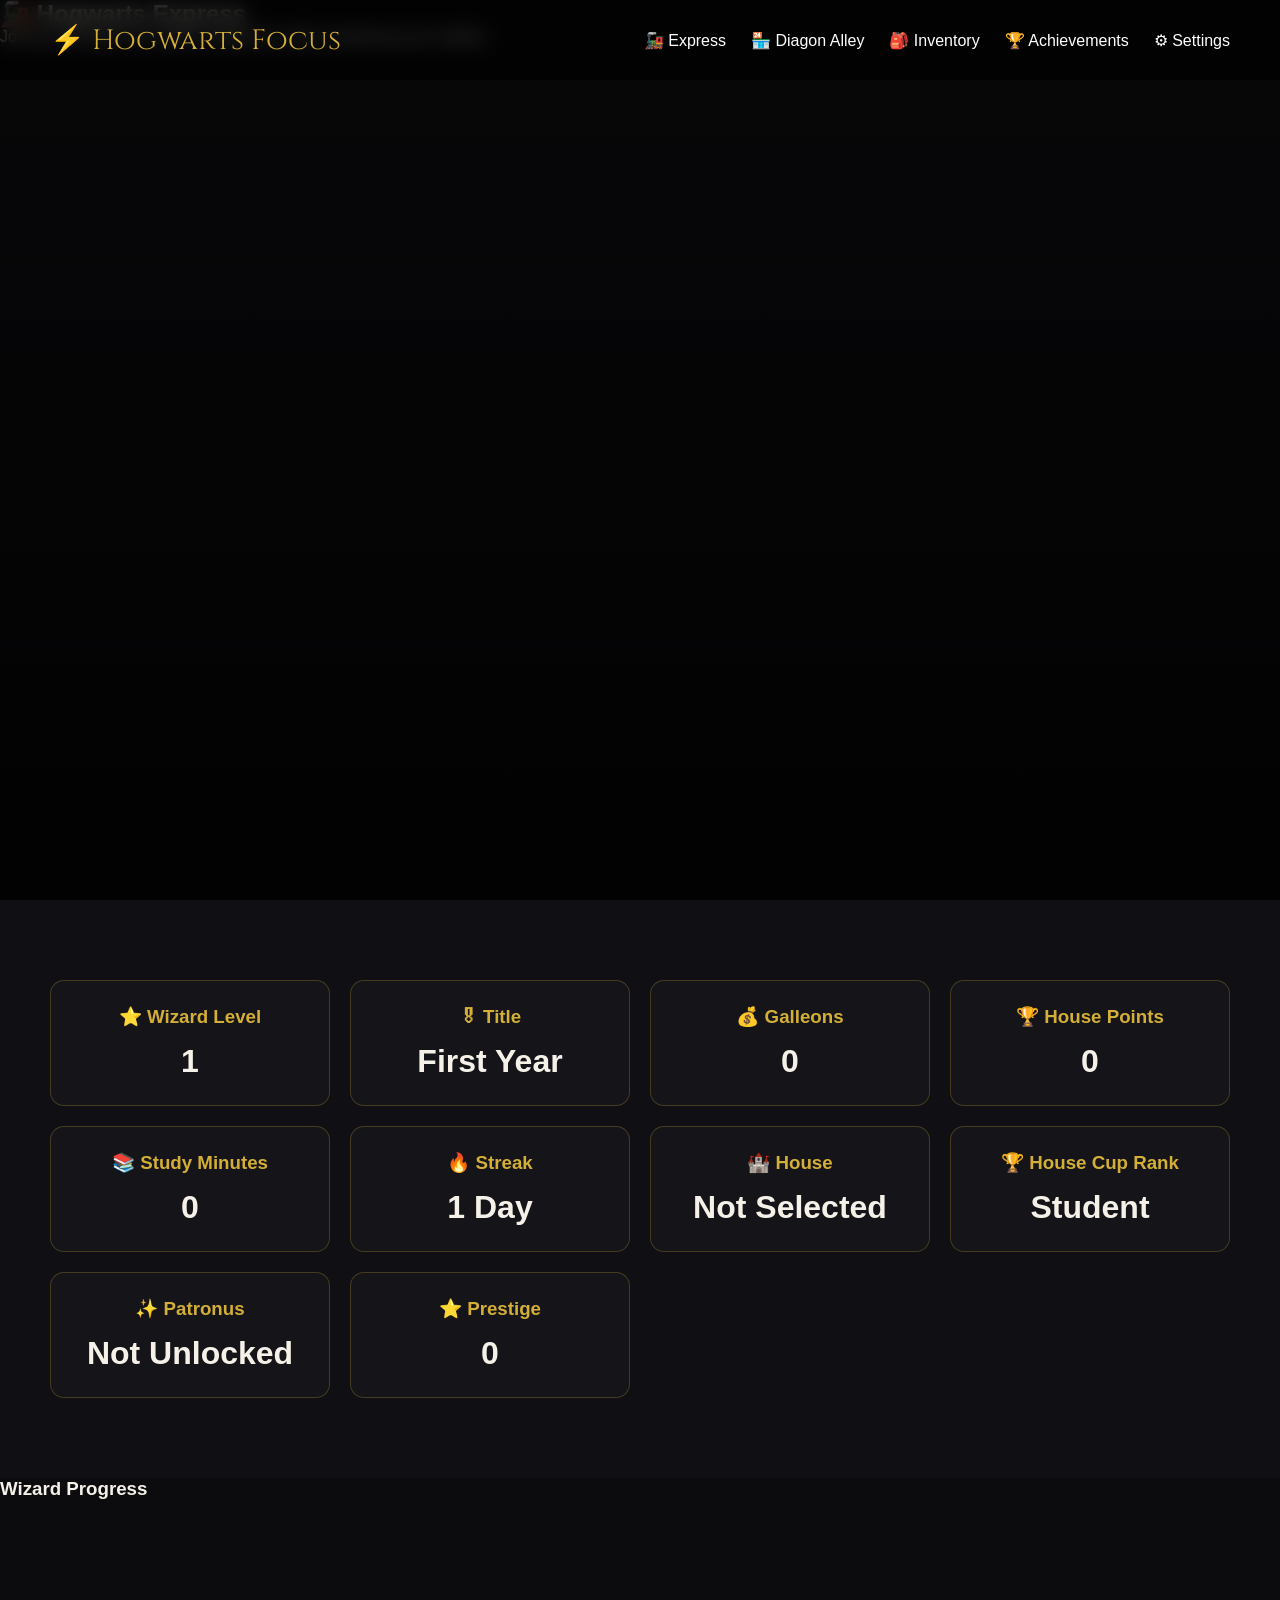
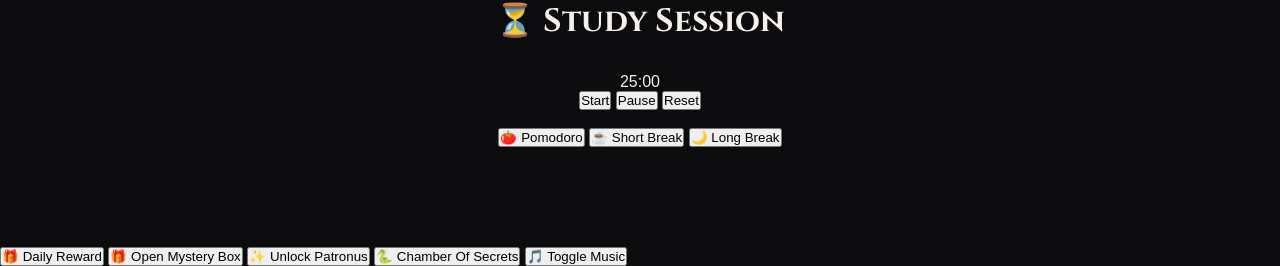
==== commit 3645230d: "Update index.html" ====
--- a/index.html
+++ b/index.html
@@ -1,50 +1,33 @@
 <!DOCTYPE html>
 <html lang="en">
 <head>
+
 <meta charset="UTF-8">
 <meta name="viewport" content="width=device-width, initial-scale=1.0">
 
-<title>Hogwarts Focus | Hogwarts Express</title>
-
-<link rel="preconnect" href="https://fonts.googleapis.com">
-<link rel="preconnect" href="https://fonts.gstatic.com" crossorigin>
-
-<link href="https://fonts.googleapis.com/css2?family=Cinzel:wght@400;600;700&family=Poppins:wght@300;400;500;600&display=swap" rel="stylesheet">
+<title>Hogwarts Focus RPG</title>
 
 <link rel="stylesheet" href="css/style.css">
+
+<link href="https://fonts.googleapis.com/css2?family=Cinzel:wght@400;600;700&display=swap" rel="stylesheet">
+
 </head>
 
 <body>
-<div id="notificationContainer"></div>
-<!-- Acceptance Letter -->
-
-<div id="letterModal" class="letter-modal">
-
-<div class="letter">
-
-<h1>⚡ Hogwarts Focus</h1>
-
-<p>
-Dear Student,
-</p>
-
-<p>
-We are pleased to inform you that you have been accepted to Hogwarts Focus School of Magical Productivity.
-</p>
-
-<p>
-Study hard, earn Galleons, unlock magical items, and become a Hogwarts Legend.
-</p>
-
-<button id="enterHogwarts">
-Board the Express
-</button>
-
-</div>
-
-</div>
-
-<!-- Navbar -->
+
+<!-- BACKGROUND MUSIC -->
+
+<audio
+id="backgroundMusic"
+loop>
+
+<source
+src="assets/audio/hogwarts.mp3"
+type="audio/mpeg">
+
+</audio>
+
+<!-- NAVBAR -->
 
 <header class="navbar">
 
@@ -54,63 +37,79 @@
 
 <nav>
 
-<a href="index.html">🚂 Express</a>
-
-<a href="diagon-alley.html">🏪 Diagon Alley</a>
-
-<a href="inventory.html">🎒 Inventory</a>
-
-<a href="achievements.html">🏆 Achievements</a>
-
-<a href="settings.html">⚙ Settings</a>
+<a href="index.html">
+🚂 Express
+</a>
+
+<a href="diagon-alley.html">
+🏪 Diagon Alley
+</a>
+
+<a href="inventory.html">
+🎒 Inventory
+</a>
+
+<a href="achievements.html">
+🏆 Achievements
+</a>
+
+<a href="settings.html">
+⚙ Settings
+</a>
 
 </nav>
 
 </header>
 
-<!-- Hero Section -->
+<!-- HERO -->
 
 <section class="hero">
 
-<div class="rain-layer"></div>
-
-<div class="fog-layer"></div>
-
-<div class="hero-overlay"></div>
-
-<div class="hero-content">
-
-<h1>Study Aboard The Hogwarts Express</h1>
+<div class="hero-overlay">
+
+<h1>
+🚂 Hogwarts Express
+</h1>
 
 <p>
-Travel through the Scottish Highlands while earning magical rewards.
-</p>
-
-<div class="hero-buttons">
-
-<a href="#timerSection" class="btn">
-Begin Studying
-</a>
-
-<a href="diagon-alley.html" class="btn secondary">
-Visit Diagon Alley
-</a>
-
-</div>
-
-</div>
-
-</section>
-
-<!-- Dashboard -->
+Journey through the Scottish Highlands while mastering your studies.
+</p>
+
+</div>
+
+</section>
+
+<!-- DASHBOARD -->
 
 <section class="dashboard">
 
 <div class="card">
 
+<h3>⭐ Wizard Level</h3>
+
+<p id="wizardLevel">
+1
+</p>
+
+</div>
+
+<div class="card">
+
+<h3>🎖 Title</h3>
+
+<p id="wizardTitle">
+First Year
+</p>
+
+</div>
+
+<div class="card">
+
 <h3>💰 Galleons</h3>
 
-<p id="galleons">0</p>
+<p id="galleons">
+0
+</p>
 
 </div>
 
@@ -118,7 +117,9 @@
 
 <h3>🏆 House Points</h3>
 
-<p id="housePoints">0</p>
+<p id="housePoints">
+0
+</p>
 
 </div>
 
@@ -126,7 +127,9 @@
 
 <h3>📚 Study Minutes</h3>
 
-<p id="studyMinutes">0</p>
+<p id="studyMinutes">
+0
+</p>
 
 </div>
 
@@ -134,252 +137,166 @@
 
 <h3>🔥 Streak</h3>
 
-<p id="streak">0 Days</p>
-
-</div>
-
-</section>
-
-<!-- Study Cabin -->
-
-<section class="study-cabin">
-
-<div class="cabin-window">
-
-<div class="window-view"></div>
-
-</div>
-
-<div class="desk">
-
-<div class="spellbook">
-
-<h2>📖 Spellbook Notes</h2>
-
-<textarea
-id="notes"
-placeholder="Write your magical study notes here..."
-></textarea>
-
-</div>
-
-<div class="candle-area">
-
-<div class="candle">
-
-<div class="flame"></div>
-
-</div>
-
-</div>
-
-</div>
-
-</section>
-
-<!-- Timer -->
-
-<section id="timerSection" class="timer-section">
-
-<h2>⏳ Time-Turner Focus Session</h2>
-
-<div id="timer" class="timer-display">
+<p id="streak">
+1 Day
+</p>
+
+</div>
+
+<div class="card">
+
+<h3>🏰 House</h3>
+
+<p id="currentHouse">
+Not Selected
+</p>
+
+</div>
+
+<div class="card">
+
+<h3>🏆 House Cup Rank</h3>
+
+<p id="houseCupRank">
+Student
+</p>
+
+</div>
+
+<div class="card">
+
+<h3>✨ Patronus</h3>
+
+<p id="patronusDisplay">
+Not Unlocked
+</p>
+
+</div>
+
+<div class="card">
+
+<h3>⭐ Prestige</h3>
+
+<p id="prestigeLevel">
+0
+</p>
+
+</div>
+
+</section>
+
+<!-- XP BAR -->
+
+<section class="xp-section">
+
+<h3>Wizard Progress</h3>
+
+<div class="xp-container">
+
+<div
+id="xpBar"
+class="xp-bar">
+</div>
+
+</div>
+
+</section>
+
+<!-- TIMER -->
+
+<section class="timer-section">
+
+<h2>
+⏳ Study Session
+</h2>
+
+<div id="timer">
+
 25:00
-</div>
-
-<div class="timer-controls">
+
+</div>
+
+<div class="timer-buttons">
 
 <button id="startTimer">
-▶ Start
+
+Start
+
 </button>
 
 <button id="pauseTimer">
-⏸ Pause
+
+Pause
+
 </button>
 
 <button id="resetTimer">
-↻ Reset
-</button>
-
-</div>
-
-<div class="timer-info">
-
-<p>
-Every minute studied earns:
-</p>
-
-<h3>
-💰 +1 Galleon
-</h3>
-
-<h3>
-🏆 +1 House Point
-</h3>
-
-</div>
-
-</section>
-
-<!-- Audio Mixer -->
-
-<section class="audio-section">
-
-<h2>🎵 Magical Ambience Mixer</h2>
-
-<div class="audio-grid">
-
-<div class="audio-card">
-
-<h3>🚂 Train Sounds</h3>
-
-<button id="trainToggle">
-Play
-</button>
-
-</div>
-
-<div class="audio-card">
-
-<h3>🌧 Rain</h3>
-
-<button id="rainToggle">
-Play
-</button>
-
-</div>
-
-<div class="audio-card">
-
-<h3>🔥 Fireplace</h3>
-
-<button id="fireToggle">
-Play
-</button>
-
-</div>
-
-<div class="audio-card">
-
-<h3>🦉 Owl Sounds</h3>
-
-<button id="owlToggle">
-Play
-</button>
-
-</div>
-
-</div>
-
-</section>
-
-<!-- House Section -->
-
-<section class="house-section">
-
-<h2>Your Hogwarts House</h2>
-
-<div id="currentHouse" class="house-display">
-Not Selected
-</div>
-
-<a href="settings.html" class="btn">
-Choose House
-</a>
-
-</section>
-
-<!-- Progress -->
-
-<section class="progress-section">
-
-<h2>Wizard Progress</h2>
-
-<div class="progress-card">
-
-<div class="progress-label">
-
-<span>Current Rank</span>
-
-<span id="rank">
-First Year
-</span>
-
-</div>
-
-<div class="progress-bar">
-
-<div id="rankProgress" class="progress-fill"></div>
-
-</div>
-
-</div>
-
-</section>
-
-<!-- Daily Challenge -->
-
-<section class="challenge-section">
-
-<h2>📜 Daily Challenge</h2>
-
-<div class="challenge-card">
-
-<p>
-Study for 30 minutes today.
-</p>
-
-<p>
-Reward:
-</p>
-
-<h3>
-💰 +50 Galleons
-</h3>
-
-</div>
-
-</section>
-
-<!-- Floating Particles -->
-
-<div id="particles"></div>
-
-<!-- Hidden Audio -->
-
-<audio id="trainAudio" loop>
-<source src="assets/ambient.mp3" type="audio/mpeg">
-</audio>
-
-<audio id="rainAudio" loop>
-<source src="assets/rain.mp3" type="audio/mpeg">
-</audio>
-
-<audio id="fireAudio" loop>
-<source src="assets/fireplace.mp3" type="audio/mpeg">
-</audio>
-
-<audio id="owlAudio" loop>
-<source src="assets/owl.mp3" type="audio/mpeg">
-</audio>
-
-<!-- Footer -->
-
-<footer>
-
-<div class="footer-content">
-
-<p>
-⚡ Hogwarts Focus
-</p>
-
-<p>
-Study • Earn • Collect • Become a Hogwarts Legend
-</p>
-
-</div>
-
-</footer>
+
+Reset
+
+</button>
+
+</div>
+
+<br>
+
+<div class="quick-buttons">
+
+<button onclick="startPomodoro()">
+🍅 Pomodoro
+</button>
+
+<button onclick="startShortBreak()">
+☕ Short Break
+</button>
+
+<button onclick="startLongBreak()">
+🌙 Long Break
+</button>
+
+</div>
+
+</section>
+
+<!-- ACTIONS -->
+
+<section class="actions">
+
+<button onclick="claimDailyReward()">
+
+🎁 Daily Reward
+
+</button>
+
+<button onclick="openMysteryBox()">
+
+🎁 Open Mystery Box
+
+</button>
+
+<button onclick="unlockPatronus()">
+
+✨ Unlock Patronus
+
+</button>
+
+<button onclick="enterChamber()">
+
+🐍 Chamber Of Secrets
+
+</button>
+
+<button onclick="toggleAudio()">
+
+🎵 Toggle Music
+
+</button>
+
+</section>
+
+<!-- NOTIFICATIONS -->
+
+<div id="notificationContainer"></div>
 
 <script src="js/app.js"></script>
 
@@ -390,6 +307,9 @@
 
 
 
-      
+
+
+
+
 
        
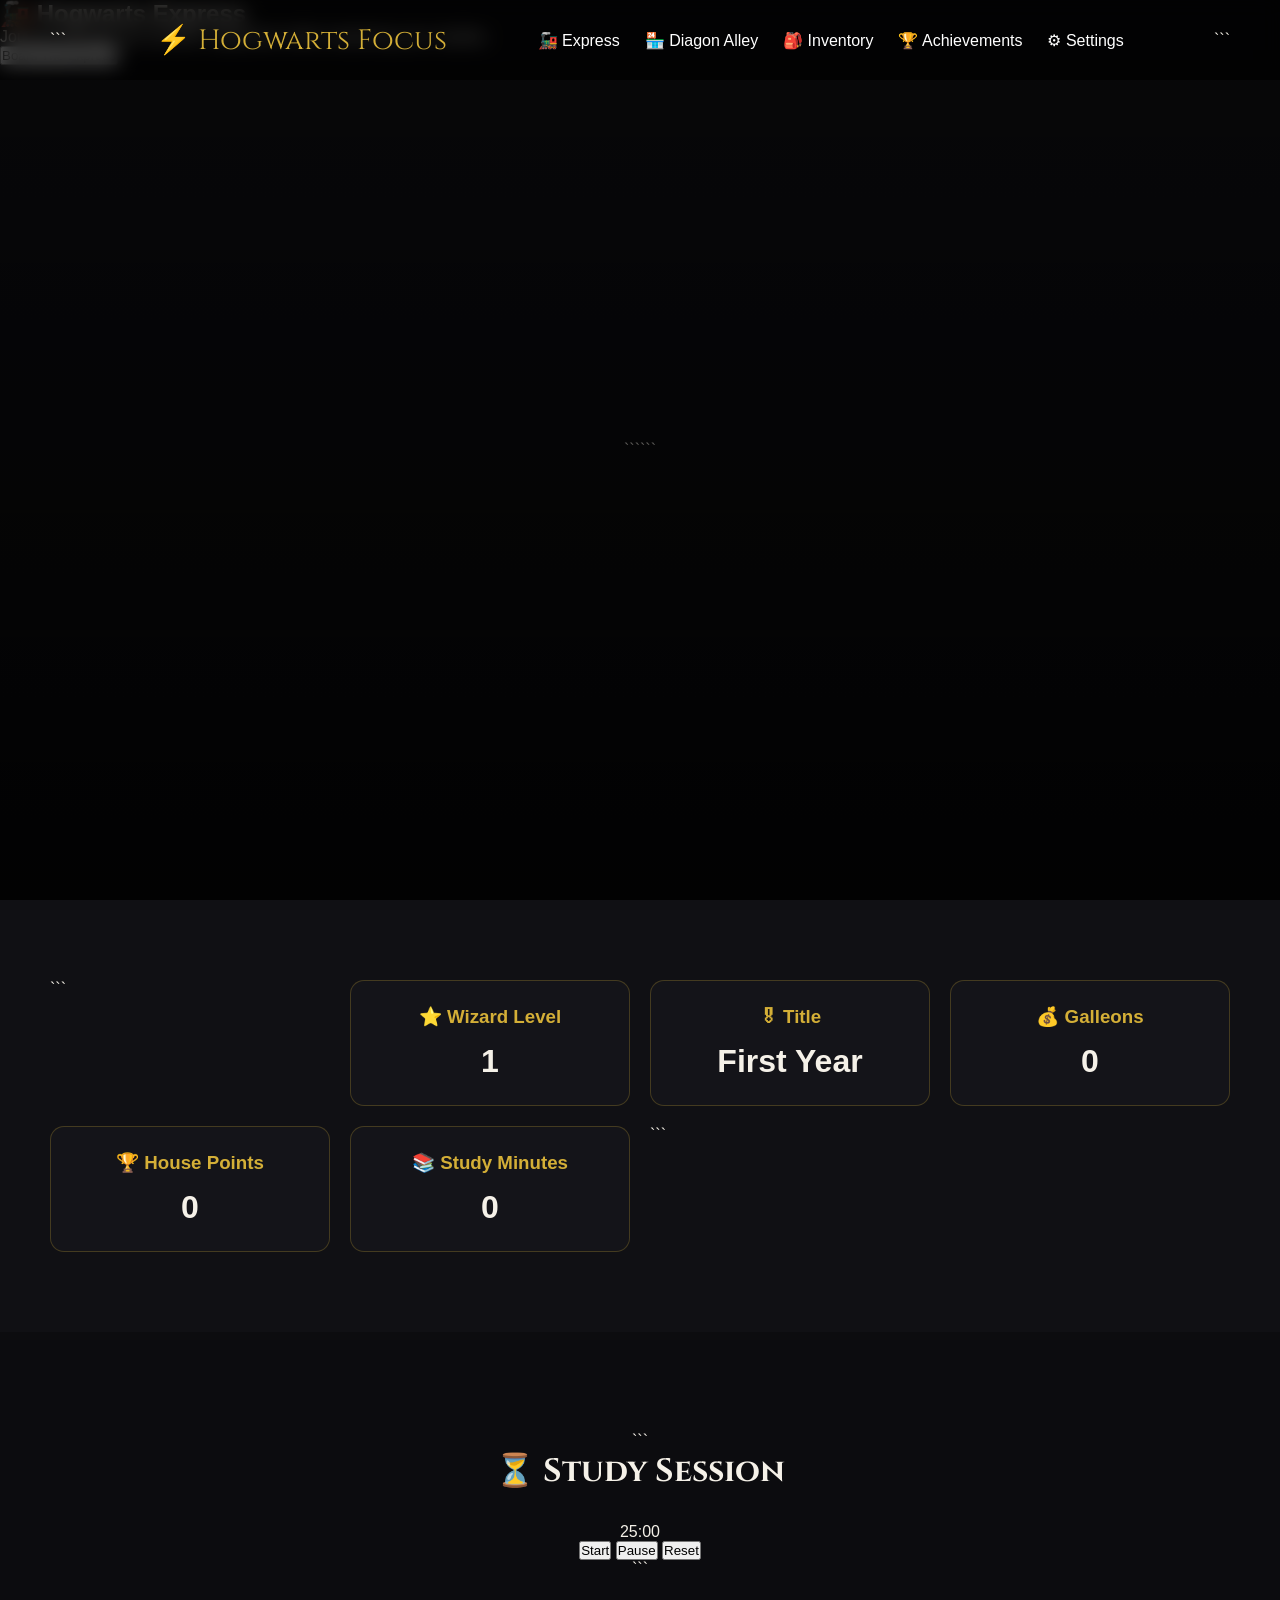
==== commit db0ea191: "Update index.html" ====
--- a/index.html
+++ b/index.html
@@ -1,63 +1,42 @@
 <!DOCTYPE html>
+
 <html lang="en">
 <head>
-
 <meta charset="UTF-8">
 <meta name="viewport" content="width=device-width, initial-scale=1.0">
 
-<title>Hogwarts Focus RPG</title>
+<title>Hogwarts Focus | Hogwarts Express</title>
 
-<link rel="stylesheet" href="css/style.css">
+<link rel="stylesheet" href="style.css">
 
 <link href="https://fonts.googleapis.com/css2?family=Cinzel:wght@400;600;700&display=swap" rel="stylesheet">
-
 </head>
 
 <body>
 
-<!-- BACKGROUND MUSIC -->
+<!-- MUSIC -->
 
-<audio
-id="backgroundMusic"
-loop>
-
-<source
-src="assets/audio/hogwarts.mp3"
-type="audio/mpeg">
-
+<audio id="backgroundMusic" loop>
+    <source src="ambient.mp3" type="audio/mpeg">
 </audio>
 
 <!-- NAVBAR -->
 
 <header class="navbar">
 
+```
 <div class="logo">
-⚡ Hogwarts Focus
+    ⚡ Hogwarts Focus
 </div>
 
 <nav>
-
-<a href="index.html">
-🚂 Express
-</a>
-
-<a href="diagon-alley.html">
-🏪 Diagon Alley
-</a>
-
-<a href="inventory.html">
-🎒 Inventory
-</a>
-
-<a href="achievements.html">
-🏆 Achievements
-</a>
-
-<a href="settings.html">
-⚙ Settings
-</a>
-
+    <a href="index.html">🚂 Express</a>
+    <a href="diagon-alley.html">🏪 Diagon Alley</a>
+    <a href="inventory.html">🎒 Inventory</a>
+    <a href="achievements.html">🏆 Achievements</a>
+    <a href="settings.html">⚙ Settings</a>
 </nav>
+```
 
 </header>
 
@@ -65,17 +44,21 @@
 
 <section class="hero">
 
+```
 <div class="hero-overlay">
 
-<h1>
-🚂 Hogwarts Express
-</h1>
+    <h1>🚂 Hogwarts Express</h1>
 
-<p>
-Journey through the Scottish Highlands while mastering your studies.
-</p>
+    <p>
+        Journey through the Scottish Highlands while mastering your studies.
+    </p>
+
+    <button id="boardBtn">
+        Board The Express
+    </button>
 
 </div>
+```
 
 </section>
 
@@ -83,122 +66,32 @@
 
 <section class="dashboard">
 
+```
 <div class="card">
-
-<h3>⭐ Wizard Level</h3>
-
-<p id="wizardLevel">
-1
-</p>
-
+    <h3>⭐ Wizard Level</h3>
+    <p id="wizardLevel">1</p>
 </div>
 
 <div class="card">
-
-<h3>🎖 Title</h3>
-
-<p id="wizardTitle">
-First Year
-</p>
-
+    <h3>🎖 Title</h3>
+    <p id="wizardTitle">First Year</p>
 </div>
 
 <div class="card">
-
-<h3>💰 Galleons</h3>
-
-<p id="galleons">
-0
-</p>
-
+    <h3>💰 Galleons</h3>
+    <p id="galleons">0</p>
 </div>
 
 <div class="card">
-
-<h3>🏆 House Points</h3>
-
-<p id="housePoints">
-0
-</p>
-
+    <h3>🏆 House Points</h3>
+    <p id="housePoints">0</p>
 </div>
 
 <div class="card">
-
-<h3>📚 Study Minutes</h3>
-
-<p id="studyMinutes">
-0
-</p>
-
+    <h3>📚 Study Minutes</h3>
+    <p id="studyMinutes">0</p>
 </div>
-
-<div class="card">
-
-<h3>🔥 Streak</h3>
-
-<p id="streak">
-1 Day
-</p>
-
-</div>
-
-<div class="card">
-
-<h3>🏰 House</h3>
-
-<p id="currentHouse">
-Not Selected
-</p>
-
-</div>
-
-<div class="card">
-
-<h3>🏆 House Cup Rank</h3>
-
-<p id="houseCupRank">
-Student
-</p>
-
-</div>
-
-<div class="card">
-
-<h3>✨ Patronus</h3>
-
-<p id="patronusDisplay">
-Not Unlocked
-</p>
-
-</div>
-
-<div class="card">
-
-<h3>⭐ Prestige</h3>
-
-<p id="prestigeLevel">
-0
-</p>
-
-</div>
-
-</section>
-
-<!-- XP BAR -->
-
-<section class="xp-section">
-
-<h3>Wizard Progress</h3>
-
-<div class="xp-container">
-
-<div
-id="xpBar"
-class="xp-bar">
-</div>
-
-</div>
+```
 
 </section>
 
@@ -206,91 +99,27 @@
 
 <section class="timer-section">
 
-<h2>
-⏳ Study Session
-</h2>
+```
+<h2>⏳ Study Session</h2>
 
-<div id="timer">
-
-25:00
-
-</div>
+<div id="timer">25:00</div>
 
 <div class="timer-buttons">
 
-<button id="startTimer">
+    <button id="startTimer">
+        Start
+    </button>
 
-Start
+    <button id="pauseTimer">
+        Pause
+    </button>
 
-</button>
-
-<button id="pauseTimer">
-
-Pause
-
-</button>
-
-<button id="resetTimer">
-
-Reset
-
-</button>
+    <button id="resetTimer">
+        Reset
+    </button>
 
 </div>
-
-<br>
-
-<div class="quick-buttons">
-
-<button onclick="startPomodoro()">
-🍅 Pomodoro
-</button>
-
-<button onclick="startShortBreak()">
-☕ Short Break
-</button>
-
-<button onclick="startLongBreak()">
-🌙 Long Break
-</button>
-
-</div>
-
-</section>
-
-<!-- ACTIONS -->
-
-<section class="actions">
-
-<button onclick="claimDailyReward()">
-
-🎁 Daily Reward
-
-</button>
-
-<button onclick="openMysteryBox()">
-
-🎁 Open Mystery Box
-
-</button>
-
-<button onclick="unlockPatronus()">
-
-✨ Unlock Patronus
-
-</button>
-
-<button onclick="enterChamber()">
-
-🐍 Chamber Of Secrets
-
-</button>
-
-<button onclick="toggleAudio()">
-
-🎵 Toggle Music
-
-</button>
+```
 
 </section>
 
@@ -298,18 +127,19 @@
 
 <div id="notificationContainer"></div>
 
-<script src="js/app.js"></script>
+<!-- SCRIPT -->
+
+<script src="script.js"></script>
+
+<script>
+
+document.getElementById("boardBtn").addEventListener("click", function() {
+
+    alert("Welcome aboard the Hogwarts Express!");
+
+});
+
+</script>
 
 </body>
 </html>
-
-
-
-
-
-
-
-
-
-
-       
--- a/style.css
+++ b/style.css
@@ -0,0 +1,617 @@
+*{
+margin:0;
+padding:0;
+box-sizing:border-box;
+}
+
+:root{
+--gold:#d4af37;
+--gold-light:#f7d774;
+--wood:#2a1b14;
+--dark:#0c0c0f;
+--panel:#141419;
+--text:#f5f1e8;
+--burgundy:#4b1113;
+}
+
+html{
+scroll-behavior:smooth;
+}
+
+body{
+font-family:'Poppins',sans-serif;
+background:var(--dark);
+color:var(--text);
+overflow-x:hidden;
+}
+
+/* Scrollbar */
+
+::-webkit-scrollbar{
+width:10px;
+}
+
+::-webkit-scrollbar-track{
+background:#111;
+}
+
+::-webkit-scrollbar-thumb{
+background:var(--gold);
+border-radius:20px;
+}
+
+/* LETTER */
+
+.letter-modal{
+position:fixed;
+inset:0;
+background:rgba(0,0,0,.9);
+display:flex;
+justify-content:center;
+align-items:center;
+z-index:9999;
+}
+
+.letter{
+width:700px;
+max-width:90%;
+background:#f5e7c5;
+padding:40px;
+color:#2d1b08;
+border-radius:12px;
+font-family:'Cinzel',serif;
+text-align:center;
+box-shadow:0 0 40px rgba(0,0,0,.6);
+}
+
+.letter h1{
+margin-bottom:20px;
+}
+
+.letter p{
+margin:15px 0;
+line-height:1.8;
+}
+
+.letter button{
+margin-top:20px;
+padding:14px 28px;
+border:none;
+cursor:pointer;
+background:var(--gold);
+font-weight:bold;
+border-radius:8px;
+}
+
+/* NAVBAR */
+
+.navbar{
+position:fixed;
+top:0;
+left:0;
+right:0;
+height:80px;
+display:flex;
+justify-content:space-between;
+align-items:center;
+padding:0 50px;
+background:rgba(0,0,0,.65);
+backdrop-filter:blur(10px);
+z-index:500;
+}
+
+.logo{
+font-family:'Cinzel',serif;
+font-size:28px;
+color:var(--gold);
+}
+
+nav{
+display:flex;
+gap:25px;
+}
+
+nav a{
+text-decoration:none;
+color:white;
+transition:.3s;
+}
+
+nav a:hover{
+color:var(--gold);
+text-shadow:
+0 0 10px var(--gold),
+0 0 20px var(--gold);
+}
+
+/* HERO */
+
+.hero{
+height:100vh;
+position:relative;
+display:flex;
+justify-content:center;
+align-items:center;
+overflow:hidden;
+
+background:url("../assets/hogwartsexpress.png");
+background-size:cover;
+background-position:center;
+}
+
+.hero::before{
+content:"";
+position:absolute;
+inset:0;
+background:
+linear-gradient(
+to bottom,
+rgba(0,0,0,.2),
+rgba(0,0,0,.8)
+);
+}
+
+.hero-overlay{
+position:absolute;
+inset:0;
+background:rgba(0,0,0,.25);
+}
+
+.hero-content{
+position:relative;
+z-index:5;
+text-align:center;
+padding:20px;
+}
+
+.hero-content h1{
+font-size:4rem;
+font-family:'Cinzel',serif;
+margin-bottom:20px;
+}
+
+.hero-content p{
+font-size:1.2rem;
+max-width:700px;
+margin:auto;
+}
+
+.hero-buttons{
+margin-top:35px;
+display:flex;
+justify-content:center;
+gap:15px;
+flex-wrap:wrap;
+}
+
+.btn{
+padding:14px 28px;
+background:var(--gold);
+color:black;
+font-weight:600;
+text-decoration:none;
+border-radius:8px;
+transition:.3s;
+}
+
+.btn:hover{
+transform:translateY(-3px);
+}
+
+.secondary{
+background:#1f1f28;
+color:white;
+border:1px solid var(--gold);
+}
+
+/* RAIN */
+
+.rain-layer{
+position:absolute;
+inset:0;
+pointer-events:none;
+background-image:
+linear-gradient(
+transparent,
+rgba(255,255,255,.1)
+);
+
+animation:rain 0.5s linear infinite;
+opacity:.3;
+}
+
+@keyframes rain{
+
+0%{
+transform:translateY(-100%);
+}
+
+100%{
+transform:translateY(100%);
+}
+
+}
+
+/* FOG */
+
+.fog-layer{
+position:absolute;
+inset:0;
+background:
+radial-gradient(
+circle,
+rgba(255,255,255,.08),
+transparent
+);
+
+animation:fogMove 15s infinite alternate;
+}
+
+@keyframes fogMove{
+
+from{
+transform:translateX(-50px);
+}
+
+to{
+transform:translateX(50px);
+}
+
+}
+
+/* DASHBOARD */
+
+.dashboard{
+display:grid;
+grid-template-columns:repeat(auto-fit,minmax(250px,1fr));
+gap:20px;
+padding:80px 50px;
+background:#101014;
+}
+
+.card{
+background:var(--panel);
+padding:25px;
+border:1px solid rgba(212,175,55,.25);
+border-radius:14px;
+text-align:center;
+}
+
+.card h3{
+margin-bottom:15px;
+color:var(--gold);
+}
+
+.card p{
+font-size:2rem;
+font-weight:bold;
+}
+
+/* STUDY CABIN */
+
+.study-cabin{
+padding:80px 50px;
+}
+
+.cabin-window{
+height:300px;
+overflow:hidden;
+border-radius:16px;
+border:3px solid var(--gold);
+margin-bottom:40px;
+}
+
+.window-view{
+height:100%;
+background:url("../assets/hogwartsexpress.png");
+background-size:cover;
+
+animation:travel 60s linear infinite;
+}
+
+@keyframes travel{
+
+from{
+background-position:0 center;
+}
+
+to{
+background-position:-3000px center;
+}
+
+}
+
+.desk{
+display:flex;
+gap:30px;
+align-items:flex-start;
+flex-wrap:wrap;
+}
+
+.spellbook{
+flex:1;
+min-width:300px;
+}
+
+.spellbook h2{
+margin-bottom:20px;
+font-family:'Cinzel',serif;
+}
+
+textarea{
+width:100%;
+height:250px;
+padding:20px;
+background:#f3e4bd;
+border:none;
+border-radius:10px;
+font-size:16px;
+color:#2c1d11;
+}
+
+/* CANDLE */
+
+.candle-area{
+width:180px;
+display:flex;
+justify-content:center;
+}
+
+.candle{
+width:40px;
+height:120px;
+background:#f8ecd0;
+position:relative;
+border-radius:5px;
+}
+
+.flame{
+position:absolute;
+top:-25px;
+left:50%;
+transform:translateX(-50%);
+width:24px;
+height:24px;
+background:#ffb347;
+border-radius:50%;
+box-shadow:
+0 0 20px #ffb347,
+0 0 40px #ffb347,
+0 0 80px #ffb347;
+
+animation:flicker .25s infinite alternate;
+}
+
+@keyframes flicker{
+
+from{
+transform:translateX(-50%) scale(1);
+}
+
+to{
+transform:translateX(-50%) scale(1.15);
+}
+
+}
+
+/* TIMER */
+
+.timer-section{
+padding:100px 20px;
+text-align:center;
+}
+
+.timer-section h2{
+font-family:'Cinzel',serif;
+font-size:2rem;
+margin-bottom:30px;
+}
+
+.timer-display{
+font-size:6rem;
+font-weight:bold;
+color:var(--gold);
+margin-bottom:25px;
+}
+
+.timer-controls{
+display:flex;
+justify-content:center;
+gap:15px;
+flex-wrap:wrap;
+}
+
+.timer-controls button{
+padding:14px 24px;
+border:none;
+border-radius:8px;
+cursor:pointer;
+font-weight:bold;
+}
+
+.timer-info{
+margin-top:30px;
+}
+
+/* AUDIO */
+
+.audio-section{
+padding:80px 50px;
+}
+
+.audio-section h2{
+text-align:center;
+margin-bottom:40px;
+font-family:'Cinzel',serif;
+}
+
+.audio-grid{
+display:grid;
+grid-template-columns:repeat(auto-fit,minmax(220px,1fr));
+gap:20px;
+}
+
+.audio-card{
+background:var(--panel);
+padding:25px;
+border-radius:14px;
+text-align:center;
+}
+
+.audio-card button{
+margin-top:15px;
+padding:10px 18px;
+cursor:pointer;
+}
+
+/* HOUSE */
+
+.house-section{
+padding:80px 50px;
+text-align:center;
+}
+
+.house-display{
+margin:25px auto;
+padding:20px;
+max-width:350px;
+background:var(--panel);
+border-radius:12px;
+font-size:1.5rem;
+}
+
+/* PROGRESS */
+
+.progress-section{
+padding:80px 50px;
+}
+
+.progress-card{
+max-width:900px;
+margin:auto;
+}
+
+.progress-label{
+display:flex;
+justify-content:space-between;
+margin-bottom:10px;
+}
+
+.progress-bar{
+height:30px;
+background:#222;
+border-radius:20px;
+overflow:hidden;
+}
+
+.progress-fill{
+height:100%;
+width:5%;
+background:linear-gradient(
+90deg,
+var(--gold),
+var(--gold-light)
+);
+}
+
+/* CHALLENGE */
+
+.challenge-section{
+padding:80px 50px;
+}
+
+.challenge-card{
+max-width:700px;
+margin:auto;
+padding:30px;
+text-align:center;
+background:var(--panel);
+border-radius:16px;
+}
+
+/* PARTICLES */
+
+#particles{
+position:fixed;
+inset:0;
+pointer-events:none;
+z-index:1;
+}
+
+.particle{
+position:absolute;
+width:4px;
+height:4px;
+background:var(--gold);
+border-radius:50%;
+animation:floatParticle linear infinite;
+}
+
+@keyframes floatParticle{
+
+from{
+transform:translateY(100vh);
+opacity:0;
+}
+
+50%{
+opacity:1;
+}
+
+to{
+transform:translateY(-100px);
+opacity:0;
+}
+
+}
+
+/* FOOTER */
+
+footer{
+padding:40px;
+text-align:center;
+background:#0a0a0a;
+}
+
+.footer-content p{
+margin:10px 0;
+}
+
+/* MOBILE */
+
+@media(max-width:768px){
+
+.navbar{
+padding:0 20px;
+flex-direction:column;
+height:auto;
+padding-top:15px;
+padding-bottom:15px;
+}
+
+nav{
+flex-wrap:wrap;
+justify-content:center;
+}
+
+.hero-content h1{
+font-size:2.4rem;
+}
+
+.timer-display{
+font-size:4rem;
+}
+
+.dashboard{
+padding:60px 20px;
+}
+
+.study-cabin{
+padding:60px 20px;
+}
+
+.audio-section{
+padding:60px 20px;
+}
+
+}
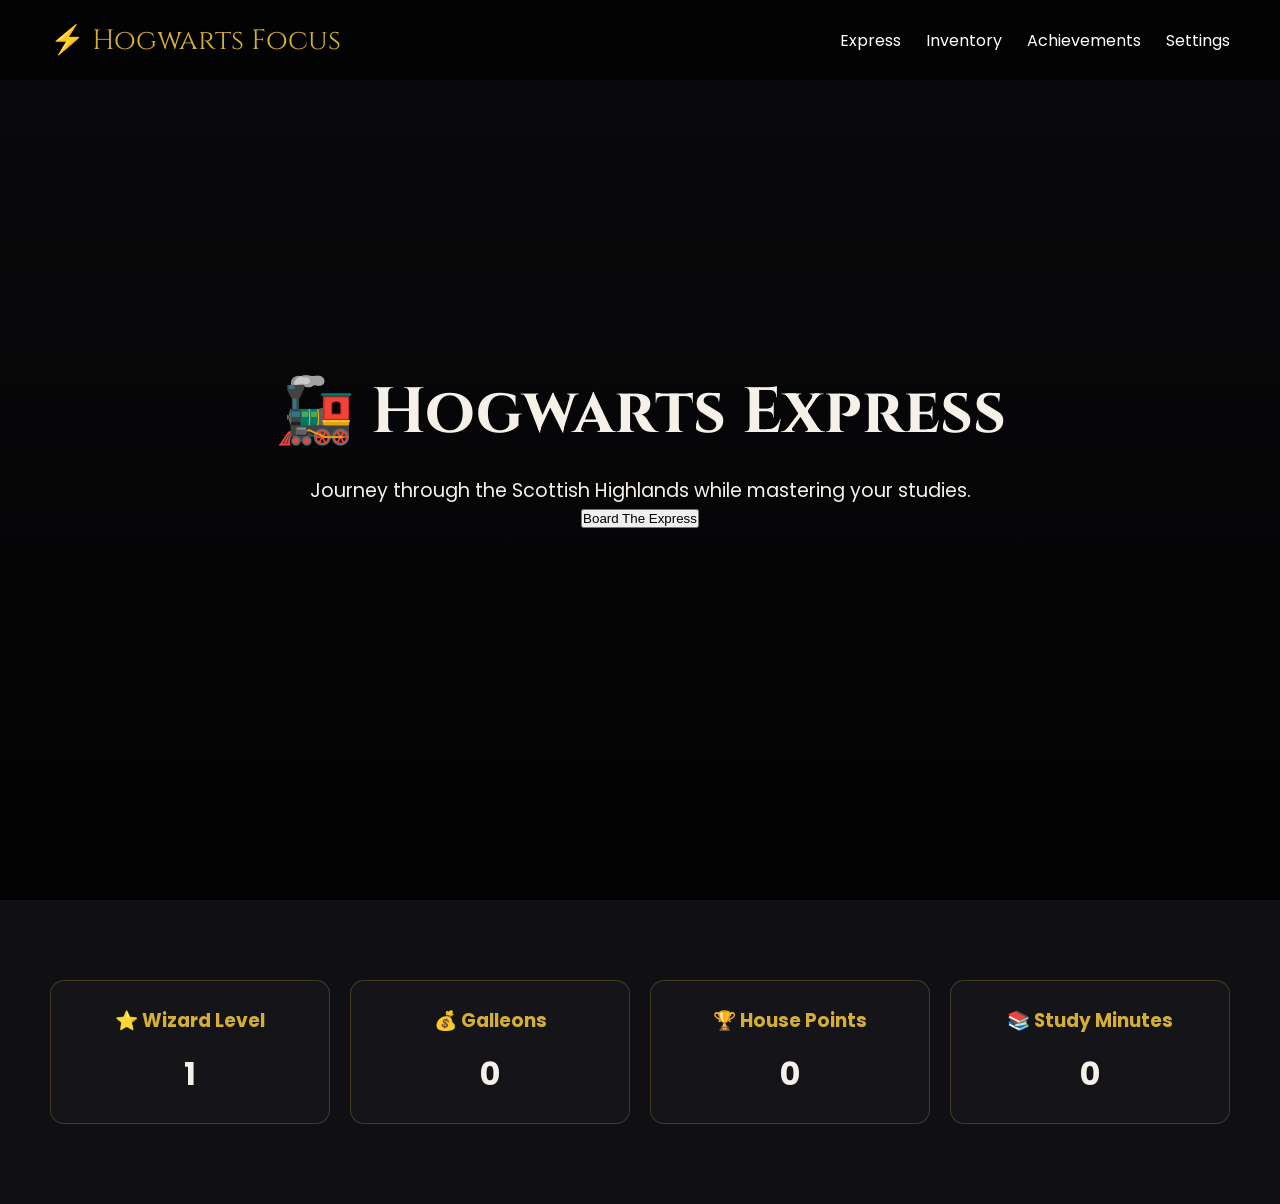
==== commit ddd71673: "Update index.html" ====
--- a/index.html
+++ b/index.html
@@ -1,42 +1,38 @@
 <!DOCTYPE html>
+<html lang="en">
 
-<html lang="en">
 <head>
 <meta charset="UTF-8">
 <meta name="viewport" content="width=device-width, initial-scale=1.0">
 
-<title>Hogwarts Focus | Hogwarts Express</title>
+<title>Hogwarts Focus</title>
 
-<link rel="stylesheet" href="style.css">
+<link rel="stylesheet" href="css/style.css">
 
-<link href="https://fonts.googleapis.com/css2?family=Cinzel:wght@400;600;700&display=swap" rel="stylesheet">
+<link href="https://fonts.googleapis.com/css2?family=Cinzel:wght@400;700&family=Poppins:wght@300;400;600&display=swap" rel="stylesheet">
 </head>
 
 <body>
-
-<!-- MUSIC -->
-
-<audio id="backgroundMusic" loop>
-    <source src="ambient.mp3" type="audio/mpeg">
-</audio>
 
 <!-- NAVBAR -->
 
 <header class="navbar">
 
-```
 <div class="logo">
-    ⚡ Hogwarts Focus
+⚡ Hogwarts Focus
 </div>
 
 <nav>
-    <a href="index.html">🚂 Express</a>
-    <a href="diagon-alley.html">🏪 Diagon Alley</a>
-    <a href="inventory.html">🎒 Inventory</a>
-    <a href="achievements.html">🏆 Achievements</a>
-    <a href="settings.html">⚙ Settings</a>
+
+<a href="#">Express</a>
+
+<a href="#">Inventory</a>
+
+<a href="#">Achievements</a>
+
+<a href="#">Settings</a>
+
 </nav>
-```
 
 </header>
 
@@ -44,21 +40,21 @@
 
 <section class="hero">
 
-```
-<div class="hero-overlay">
+<div class="overlay"></div>
 
-    <h1>🚂 Hogwarts Express</h1>
+<div class="hero-content">
 
-    <p>
-        Journey through the Scottish Highlands while mastering your studies.
-    </p>
+<h1>🚂 Hogwarts Express</h1>
 
-    <button id="boardBtn">
-        Board The Express
-    </button>
+<p>
+Journey through the Scottish Highlands while mastering your studies.
+</p>
+
+<button id="startBtn">
+Board The Express
+</button>
 
 </div>
-```
 
 </section>
 
@@ -66,80 +62,41 @@
 
 <section class="dashboard">
 
-```
 <div class="card">
-    <h3>⭐ Wizard Level</h3>
-    <p id="wizardLevel">1</p>
+
+<h3>⭐ Wizard Level</h3>
+
+<p id="level">1</p>
+
 </div>
 
 <div class="card">
-    <h3>🎖 Title</h3>
-    <p id="wizardTitle">First Year</p>
+
+<h3>💰 Galleons</h3>
+
+<p id="galleons">0</p>
+
 </div>
 
 <div class="card">
-    <h3>💰 Galleons</h3>
-    <p id="galleons">0</p>
+
+<h3>🏆 House Points</h3>
+
+<p id="housePoints">0</p>
+
 </div>
 
 <div class="card">
-    <h3>🏆 House Points</h3>
-    <p id="housePoints">0</p>
+
+<h3>📚 Study Minutes</h3>
+
+<p id="studyMinutes">0</p>
+
 </div>
-
-<div class="card">
-    <h3>📚 Study Minutes</h3>
-    <p id="studyMinutes">0</p>
-</div>
-```
 
 </section>
 
-<!-- TIMER -->
-
-<section class="timer-section">
-
-```
-<h2>⏳ Study Session</h2>
-
-<div id="timer">25:00</div>
-
-<div class="timer-buttons">
-
-    <button id="startTimer">
-        Start
-    </button>
-
-    <button id="pauseTimer">
-        Pause
-    </button>
-
-    <button id="resetTimer">
-        Reset
-    </button>
-
-</div>
-```
-
-</section>
-
-<!-- NOTIFICATIONS -->
-
-<div id="notificationContainer"></div>
-
-<!-- SCRIPT -->
-
-<script src="script.js"></script>
-
-<script>
-
-document.getElementById("boardBtn").addEventListener("click", function() {
-
-    alert("Welcome aboard the Hogwarts Express!");
-
-});
-
-</script>
+<script src="js/app.js"></script>
 
 </body>
 </html>
--- a/css/style.css
+++ b/css/style.css
@@ -0,0 +1,617 @@
+*{
+margin:0;
+padding:0;
+box-sizing:border-box;
+}
+
+:root{
+--gold:#d4af37;
+--gold-light:#f7d774;
+--wood:#2a1b14;
+--dark:#0c0c0f;
+--panel:#141419;
+--text:#f5f1e8;
+--burgundy:#4b1113;
+}
+
+html{
+scroll-behavior:smooth;
+}
+
+body{
+font-family:'Poppins',sans-serif;
+background:var(--dark);
+color:var(--text);
+overflow-x:hidden;
+}
+
+/* Scrollbar */
+
+::-webkit-scrollbar{
+width:10px;
+}
+
+::-webkit-scrollbar-track{
+background:#111;
+}
+
+::-webkit-scrollbar-thumb{
+background:var(--gold);
+border-radius:20px;
+}
+
+/* LETTER */
+
+.letter-modal{
+position:fixed;
+inset:0;
+background:rgba(0,0,0,.9);
+display:flex;
+justify-content:center;
+align-items:center;
+z-index:9999;
+}
+
+.letter{
+width:700px;
+max-width:90%;
+background:#f5e7c5;
+padding:40px;
+color:#2d1b08;
+border-radius:12px;
+font-family:'Cinzel',serif;
+text-align:center;
+box-shadow:0 0 40px rgba(0,0,0,.6);
+}
+
+.letter h1{
+margin-bottom:20px;
+}
+
+.letter p{
+margin:15px 0;
+line-height:1.8;
+}
+
+.letter button{
+margin-top:20px;
+padding:14px 28px;
+border:none;
+cursor:pointer;
+background:var(--gold);
+font-weight:bold;
+border-radius:8px;
+}
+
+/* NAVBAR */
+
+.navbar{
+position:fixed;
+top:0;
+left:0;
+right:0;
+height:80px;
+display:flex;
+justify-content:space-between;
+align-items:center;
+padding:0 50px;
+background:rgba(0,0,0,.65);
+backdrop-filter:blur(10px);
+z-index:500;
+}
+
+.logo{
+font-family:'Cinzel',serif;
+font-size:28px;
+color:var(--gold);
+}
+
+nav{
+display:flex;
+gap:25px;
+}
+
+nav a{
+text-decoration:none;
+color:white;
+transition:.3s;
+}
+
+nav a:hover{
+color:var(--gold);
+text-shadow:
+0 0 10px var(--gold),
+0 0 20px var(--gold);
+}
+
+/* HERO */
+
+.hero{
+height:100vh;
+position:relative;
+display:flex;
+justify-content:center;
+align-items:center;
+overflow:hidden;
+
+background:url("../assets/hogwartsexpress.png");
+background-size:cover;
+background-position:center;
+}
+
+.hero::before{
+content:"";
+position:absolute;
+inset:0;
+background:
+linear-gradient(
+to bottom,
+rgba(0,0,0,.2),
+rgba(0,0,0,.8)
+);
+}
+
+.hero-overlay{
+position:absolute;
+inset:0;
+background:rgba(0,0,0,.25);
+}
+
+.hero-content{
+position:relative;
+z-index:5;
+text-align:center;
+padding:20px;
+}
+
+.hero-content h1{
+font-size:4rem;
+font-family:'Cinzel',serif;
+margin-bottom:20px;
+}
+
+.hero-content p{
+font-size:1.2rem;
+max-width:700px;
+margin:auto;
+}
+
+.hero-buttons{
+margin-top:35px;
+display:flex;
+justify-content:center;
+gap:15px;
+flex-wrap:wrap;
+}
+
+.btn{
+padding:14px 28px;
+background:var(--gold);
+color:black;
+font-weight:600;
+text-decoration:none;
+border-radius:8px;
+transition:.3s;
+}
+
+.btn:hover{
+transform:translateY(-3px);
+}
+
+.secondary{
+background:#1f1f28;
+color:white;
+border:1px solid var(--gold);
+}
+
+/* RAIN */
+
+.rain-layer{
+position:absolute;
+inset:0;
+pointer-events:none;
+background-image:
+linear-gradient(
+transparent,
+rgba(255,255,255,.1)
+);
+
+animation:rain 0.5s linear infinite;
+opacity:.3;
+}
+
+@keyframes rain{
+
+0%{
+transform:translateY(-100%);
+}
+
+100%{
+transform:translateY(100%);
+}
+
+}
+
+/* FOG */
+
+.fog-layer{
+position:absolute;
+inset:0;
+background:
+radial-gradient(
+circle,
+rgba(255,255,255,.08),
+transparent
+);
+
+animation:fogMove 15s infinite alternate;
+}
+
+@keyframes fogMove{
+
+from{
+transform:translateX(-50px);
+}
+
+to{
+transform:translateX(50px);
+}
+
+}
+
+/* DASHBOARD */
+
+.dashboard{
+display:grid;
+grid-template-columns:repeat(auto-fit,minmax(250px,1fr));
+gap:20px;
+padding:80px 50px;
+background:#101014;
+}
+
+.card{
+background:var(--panel);
+padding:25px;
+border:1px solid rgba(212,175,55,.25);
+border-radius:14px;
+text-align:center;
+}
+
+.card h3{
+margin-bottom:15px;
+color:var(--gold);
+}
+
+.card p{
+font-size:2rem;
+font-weight:bold;
+}
+
+/* STUDY CABIN */
+
+.study-cabin{
+padding:80px 50px;
+}
+
+.cabin-window{
+height:300px;
+overflow:hidden;
+border-radius:16px;
+border:3px solid var(--gold);
+margin-bottom:40px;
+}
+
+.window-view{
+height:100%;
+background:url("../assets/hogwartsexpress.png");
+background-size:cover;
+
+animation:travel 60s linear infinite;
+}
+
+@keyframes travel{
+
+from{
+background-position:0 center;
+}
+
+to{
+background-position:-3000px center;
+}
+
+}
+
+.desk{
+display:flex;
+gap:30px;
+align-items:flex-start;
+flex-wrap:wrap;
+}
+
+.spellbook{
+flex:1;
+min-width:300px;
+}
+
+.spellbook h2{
+margin-bottom:20px;
+font-family:'Cinzel',serif;
+}
+
+textarea{
+width:100%;
+height:250px;
+padding:20px;
+background:#f3e4bd;
+border:none;
+border-radius:10px;
+font-size:16px;
+color:#2c1d11;
+}
+
+/* CANDLE */
+
+.candle-area{
+width:180px;
+display:flex;
+justify-content:center;
+}
+
+.candle{
+width:40px;
+height:120px;
+background:#f8ecd0;
+position:relative;
+border-radius:5px;
+}
+
+.flame{
+position:absolute;
+top:-25px;
+left:50%;
+transform:translateX(-50%);
+width:24px;
+height:24px;
+background:#ffb347;
+border-radius:50%;
+box-shadow:
+0 0 20px #ffb347,
+0 0 40px #ffb347,
+0 0 80px #ffb347;
+
+animation:flicker .25s infinite alternate;
+}
+
+@keyframes flicker{
+
+from{
+transform:translateX(-50%) scale(1);
+}
+
+to{
+transform:translateX(-50%) scale(1.15);
+}
+
+}
+
+/* TIMER */
+
+.timer-section{
+padding:100px 20px;
+text-align:center;
+}
+
+.timer-section h2{
+font-family:'Cinzel',serif;
+font-size:2rem;
+margin-bottom:30px;
+}
+
+.timer-display{
+font-size:6rem;
+font-weight:bold;
+color:var(--gold);
+margin-bottom:25px;
+}
+
+.timer-controls{
+display:flex;
+justify-content:center;
+gap:15px;
+flex-wrap:wrap;
+}
+
+.timer-controls button{
+padding:14px 24px;
+border:none;
+border-radius:8px;
+cursor:pointer;
+font-weight:bold;
+}
+
+.timer-info{
+margin-top:30px;
+}
+
+/* AUDIO */
+
+.audio-section{
+padding:80px 50px;
+}
+
+.audio-section h2{
+text-align:center;
+margin-bottom:40px;
+font-family:'Cinzel',serif;
+}
+
+.audio-grid{
+display:grid;
+grid-template-columns:repeat(auto-fit,minmax(220px,1fr));
+gap:20px;
+}
+
+.audio-card{
+background:var(--panel);
+padding:25px;
+border-radius:14px;
+text-align:center;
+}
+
+.audio-card button{
+margin-top:15px;
+padding:10px 18px;
+cursor:pointer;
+}
+
+/* HOUSE */
+
+.house-section{
+padding:80px 50px;
+text-align:center;
+}
+
+.house-display{
+margin:25px auto;
+padding:20px;
+max-width:350px;
+background:var(--panel);
+border-radius:12px;
+font-size:1.5rem;
+}
+
+/* PROGRESS */
+
+.progress-section{
+padding:80px 50px;
+}
+
+.progress-card{
+max-width:900px;
+margin:auto;
+}
+
+.progress-label{
+display:flex;
+justify-content:space-between;
+margin-bottom:10px;
+}
+
+.progress-bar{
+height:30px;
+background:#222;
+border-radius:20px;
+overflow:hidden;
+}
+
+.progress-fill{
+height:100%;
+width:5%;
+background:linear-gradient(
+90deg,
+var(--gold),
+var(--gold-light)
+);
+}
+
+/* CHALLENGE */
+
+.challenge-section{
+padding:80px 50px;
+}
+
+.challenge-card{
+max-width:700px;
+margin:auto;
+padding:30px;
+text-align:center;
+background:var(--panel);
+border-radius:16px;
+}
+
+/* PARTICLES */
+
+#particles{
+position:fixed;
+inset:0;
+pointer-events:none;
+z-index:1;
+}
+
+.particle{
+position:absolute;
+width:4px;
+height:4px;
+background:var(--gold);
+border-radius:50%;
+animation:floatParticle linear infinite;
+}
+
+@keyframes floatParticle{
+
+from{
+transform:translateY(100vh);
+opacity:0;
+}
+
+50%{
+opacity:1;
+}
+
+to{
+transform:translateY(-100px);
+opacity:0;
+}
+
+}
+
+/* FOOTER */
+
+footer{
+padding:40px;
+text-align:center;
+background:#0a0a0a;
+}
+
+.footer-content p{
+margin:10px 0;
+}
+
+/* MOBILE */
+
+@media(max-width:768px){
+
+.navbar{
+padding:0 20px;
+flex-direction:column;
+height:auto;
+padding-top:15px;
+padding-bottom:15px;
+}
+
+nav{
+flex-wrap:wrap;
+justify-content:center;
+}
+
+.hero-content h1{
+font-size:2.4rem;
+}
+
+.timer-display{
+font-size:4rem;
+}
+
+.dashboard{
+padding:60px 20px;
+}
+
+.study-cabin{
+padding:60px 20px;
+}
+
+.audio-section{
+padding:60px 20px;
+}
+
+}
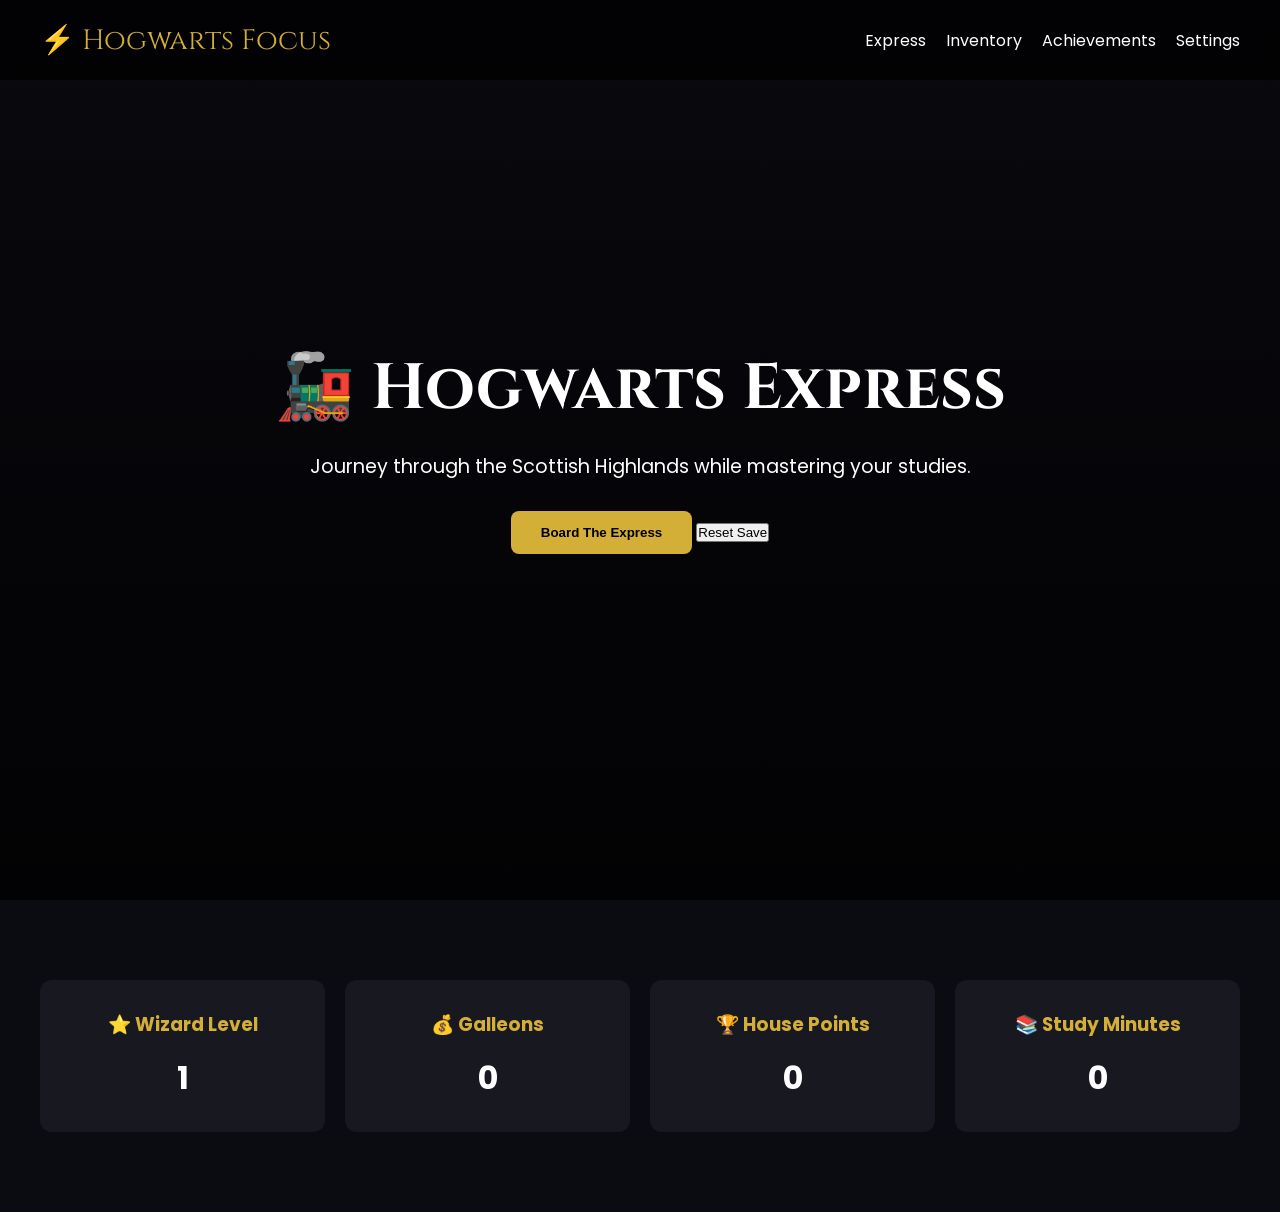
==== commit 0c94afa6: "Update index.html" ====
--- a/index.html
+++ b/index.html
@@ -50,9 +50,17 @@
 Journey through the Scottish Highlands while mastering your studies.
 </p>
 
+<div class="hero-buttons">
+
 <button id="startBtn">
 Board The Express
 </button>
+
+<button id="resetBtn">
+Reset Save
+</button>
+
+</div>
 
 </div>
 
--- a/css/style.css
+++ b/css/style.css
@@ -6,81 +6,15 @@
 
 :root{
 --gold:#d4af37;
---gold-light:#f7d774;
---wood:#2a1b14;
---dark:#0c0c0f;
---panel:#141419;
---text:#f5f1e8;
---burgundy:#4b1113;
-}
-
-html{
-scroll-behavior:smooth;
+--dark:#0b0b12;
+--panel:#181820;
+--text:#ffffff;
 }
 
 body{
 font-family:'Poppins',sans-serif;
 background:var(--dark);
 color:var(--text);
-overflow-x:hidden;
-}
-
-/* Scrollbar */
-
-::-webkit-scrollbar{
-width:10px;
-}
-
-::-webkit-scrollbar-track{
-background:#111;
-}
-
-::-webkit-scrollbar-thumb{
-background:var(--gold);
-border-radius:20px;
-}
-
-/* LETTER */
-
-.letter-modal{
-position:fixed;
-inset:0;
-background:rgba(0,0,0,.9);
-display:flex;
-justify-content:center;
-align-items:center;
-z-index:9999;
-}
-
-.letter{
-width:700px;
-max-width:90%;
-background:#f5e7c5;
-padding:40px;
-color:#2d1b08;
-border-radius:12px;
-font-family:'Cinzel',serif;
-text-align:center;
-box-shadow:0 0 40px rgba(0,0,0,.6);
-}
-
-.letter h1{
-margin-bottom:20px;
-}
-
-.letter p{
-margin:15px 0;
-line-height:1.8;
-}
-
-.letter button{
-margin-top:20px;
-padding:14px 28px;
-border:none;
-cursor:pointer;
-background:var(--gold);
-font-weight:bold;
-border-radius:8px;
 }
 
 /* NAVBAR */
@@ -90,59 +24,63 @@
 top:0;
 left:0;
 right:0;
+
 height:80px;
+
 display:flex;
 justify-content:space-between;
 align-items:center;
-padding:0 50px;
-background:rgba(0,0,0,.65);
-backdrop-filter:blur(10px);
-z-index:500;
+
+padding:0 40px;
+
+background:rgba(0,0,0,.7);
+backdrop-filter:blur(8px);
+
+z-index:100;
 }
 
 .logo{
+font-size:28px;
 font-family:'Cinzel',serif;
-font-size:28px;
 color:var(--gold);
 }
 
 nav{
 display:flex;
-gap:25px;
+gap:20px;
 }
 
 nav a{
+color:white;
 text-decoration:none;
-color:white;
-transition:.3s;
 }
 
 nav a:hover{
 color:var(--gold);
-text-shadow:
-0 0 10px var(--gold),
-0 0 20px var(--gold);
 }
 
 /* HERO */
 
 .hero{
 height:100vh;
-position:relative;
+
 display:flex;
 justify-content:center;
 align-items:center;
-overflow:hidden;
 
-background:url("../assets/hogwartsexpress.png");
+text-align:center;
+
+background:url("../assets/hogwarts-express.jpg");
 background-size:cover;
 background-position:center;
+
+position:relative;
 }
 
-.hero::before{
-content:"";
+.overlay{
 position:absolute;
 inset:0;
+
 background:
 linear-gradient(
 to bottom,
@@ -151,23 +89,15 @@
 );
 }
 
-.hero-overlay{
-position:absolute;
-inset:0;
-background:rgba(0,0,0,.25);
-}
-
 .hero-content{
 position:relative;
 z-index:5;
-text-align:center;
-padding:20px;
 }
 
 .hero-content h1{
 font-size:4rem;
+margin-bottom:20px;
 font-family:'Cinzel',serif;
-margin-bottom:20px;
 }
 
 .hero-content p{
@@ -176,104 +106,41 @@
 margin:auto;
 }
 
-.hero-buttons{
-margin-top:35px;
-display:flex;
-justify-content:center;
-gap:15px;
-flex-wrap:wrap;
-}
+#startBtn{
+margin-top:30px;
 
-.btn{
-padding:14px 28px;
+padding:14px 30px;
+
+border:none;
+border-radius:8px;
+
+cursor:pointer;
+
 background:var(--gold);
-color:black;
-font-weight:600;
-text-decoration:none;
-border-radius:8px;
-transition:.3s;
-}
 
-.btn:hover{
-transform:translateY(-3px);
-}
-
-.secondary{
-background:#1f1f28;
-color:white;
-border:1px solid var(--gold);
-}
-
-/* RAIN */
-
-.rain-layer{
-position:absolute;
-inset:0;
-pointer-events:none;
-background-image:
-linear-gradient(
-transparent,
-rgba(255,255,255,.1)
-);
-
-animation:rain 0.5s linear infinite;
-opacity:.3;
-}
-
-@keyframes rain{
-
-0%{
-transform:translateY(-100%);
-}
-
-100%{
-transform:translateY(100%);
-}
-
-}
-
-/* FOG */
-
-.fog-layer{
-position:absolute;
-inset:0;
-background:
-radial-gradient(
-circle,
-rgba(255,255,255,.08),
-transparent
-);
-
-animation:fogMove 15s infinite alternate;
-}
-
-@keyframes fogMove{
-
-from{
-transform:translateX(-50px);
-}
-
-to{
-transform:translateX(50px);
-}
-
+font-weight:bold;
 }
 
 /* DASHBOARD */
 
 .dashboard{
+padding:80px 40px;
+
 display:grid;
-grid-template-columns:repeat(auto-fit,minmax(250px,1fr));
+
+grid-template-columns:
+repeat(auto-fit,minmax(220px,1fr));
+
 gap:20px;
-padding:80px 50px;
-background:#101014;
 }
 
 .card{
 background:var(--panel);
-padding:25px;
-border:1px solid rgba(212,175,55,.25);
-border-radius:14px;
+
+padding:30px;
+
+border-radius:12px;
+
 text-align:center;
 }
 
@@ -287,331 +154,16 @@
 font-weight:bold;
 }
 
-/* STUDY CABIN */
+@media(max-width:768px){
 
-.study-cabin{
-padding:80px 50px;
+.hero-content h1{
+font-size:2.5rem;
 }
 
-.cabin-window{
-height:300px;
-overflow:hidden;
-border-radius:16px;
-border:3px solid var(--gold);
-margin-bottom:40px;
-}
-
-.window-view{
-height:100%;
-background:url("../assets/hogwartsexpress.png");
-background-size:cover;
-
-animation:travel 60s linear infinite;
-}
-
-@keyframes travel{
-
-from{
-background-position:0 center;
-}
-
-to{
-background-position:-3000px center;
+.navbar{
+flex-direction:column;
+height:auto;
+padding:15px;
 }
 
 }
-
-.desk{
-display:flex;
-gap:30px;
-align-items:flex-start;
-flex-wrap:wrap;
-}
-
-.spellbook{
-flex:1;
-min-width:300px;
-}
-
-.spellbook h2{
-margin-bottom:20px;
-font-family:'Cinzel',serif;
-}
-
-textarea{
-width:100%;
-height:250px;
-padding:20px;
-background:#f3e4bd;
-border:none;
-border-radius:10px;
-font-size:16px;
-color:#2c1d11;
-}
-
-/* CANDLE */
-
-.candle-area{
-width:180px;
-display:flex;
-justify-content:center;
-}
-
-.candle{
-width:40px;
-height:120px;
-background:#f8ecd0;
-position:relative;
-border-radius:5px;
-}
-
-.flame{
-position:absolute;
-top:-25px;
-left:50%;
-transform:translateX(-50%);
-width:24px;
-height:24px;
-background:#ffb347;
-border-radius:50%;
-box-shadow:
-0 0 20px #ffb347,
-0 0 40px #ffb347,
-0 0 80px #ffb347;
-
-animation:flicker .25s infinite alternate;
-}
-
-@keyframes flicker{
-
-from{
-transform:translateX(-50%) scale(1);
-}
-
-to{
-transform:translateX(-50%) scale(1.15);
-}
-
-}
-
-/* TIMER */
-
-.timer-section{
-padding:100px 20px;
-text-align:center;
-}
-
-.timer-section h2{
-font-family:'Cinzel',serif;
-font-size:2rem;
-margin-bottom:30px;
-}
-
-.timer-display{
-font-size:6rem;
-font-weight:bold;
-color:var(--gold);
-margin-bottom:25px;
-}
-
-.timer-controls{
-display:flex;
-justify-content:center;
-gap:15px;
-flex-wrap:wrap;
-}
-
-.timer-controls button{
-padding:14px 24px;
-border:none;
-border-radius:8px;
-cursor:pointer;
-font-weight:bold;
-}
-
-.timer-info{
-margin-top:30px;
-}
-
-/* AUDIO */
-
-.audio-section{
-padding:80px 50px;
-}
-
-.audio-section h2{
-text-align:center;
-margin-bottom:40px;
-font-family:'Cinzel',serif;
-}
-
-.audio-grid{
-display:grid;
-grid-template-columns:repeat(auto-fit,minmax(220px,1fr));
-gap:20px;
-}
-
-.audio-card{
-background:var(--panel);
-padding:25px;
-border-radius:14px;
-text-align:center;
-}
-
-.audio-card button{
-margin-top:15px;
-padding:10px 18px;
-cursor:pointer;
-}
-
-/* HOUSE */
-
-.house-section{
-padding:80px 50px;
-text-align:center;
-}
-
-.house-display{
-margin:25px auto;
-padding:20px;
-max-width:350px;
-background:var(--panel);
-border-radius:12px;
-font-size:1.5rem;
-}
-
-/* PROGRESS */
-
-.progress-section{
-padding:80px 50px;
-}
-
-.progress-card{
-max-width:900px;
-margin:auto;
-}
-
-.progress-label{
-display:flex;
-justify-content:space-between;
-margin-bottom:10px;
-}
-
-.progress-bar{
-height:30px;
-background:#222;
-border-radius:20px;
-overflow:hidden;
-}
-
-.progress-fill{
-height:100%;
-width:5%;
-background:linear-gradient(
-90deg,
-var(--gold),
-var(--gold-light)
-);
-}
-
-/* CHALLENGE */
-
-.challenge-section{
-padding:80px 50px;
-}
-
-.challenge-card{
-max-width:700px;
-margin:auto;
-padding:30px;
-text-align:center;
-background:var(--panel);
-border-radius:16px;
-}
-
-/* PARTICLES */
-
-#particles{
-position:fixed;
-inset:0;
-pointer-events:none;
-z-index:1;
-}
-
-.particle{
-position:absolute;
-width:4px;
-height:4px;
-background:var(--gold);
-border-radius:50%;
-animation:floatParticle linear infinite;
-}
-
-@keyframes floatParticle{
-
-from{
-transform:translateY(100vh);
-opacity:0;
-}
-
-50%{
-opacity:1;
-}
-
-to{
-transform:translateY(-100px);
-opacity:0;
-}
-
-}
-
-/* FOOTER */
-
-footer{
-padding:40px;
-text-align:center;
-background:#0a0a0a;
-}
-
-.footer-content p{
-margin:10px 0;
-}
-
-/* MOBILE */
-
-@media(max-width:768px){
-
-.navbar{
-padding:0 20px;
-flex-direction:column;
-height:auto;
-padding-top:15px;
-padding-bottom:15px;
-}
-
-nav{
-flex-wrap:wrap;
-justify-content:center;
-}
-
-.hero-content h1{
-font-size:2.4rem;
-}
-
-.timer-display{
-font-size:4rem;
-}
-
-.dashboard{
-padding:60px 20px;
-}
-
-.study-cabin{
-padding:60px 20px;
-}
-
-.audio-section{
-padding:60px 20px;
-}
-
-}
